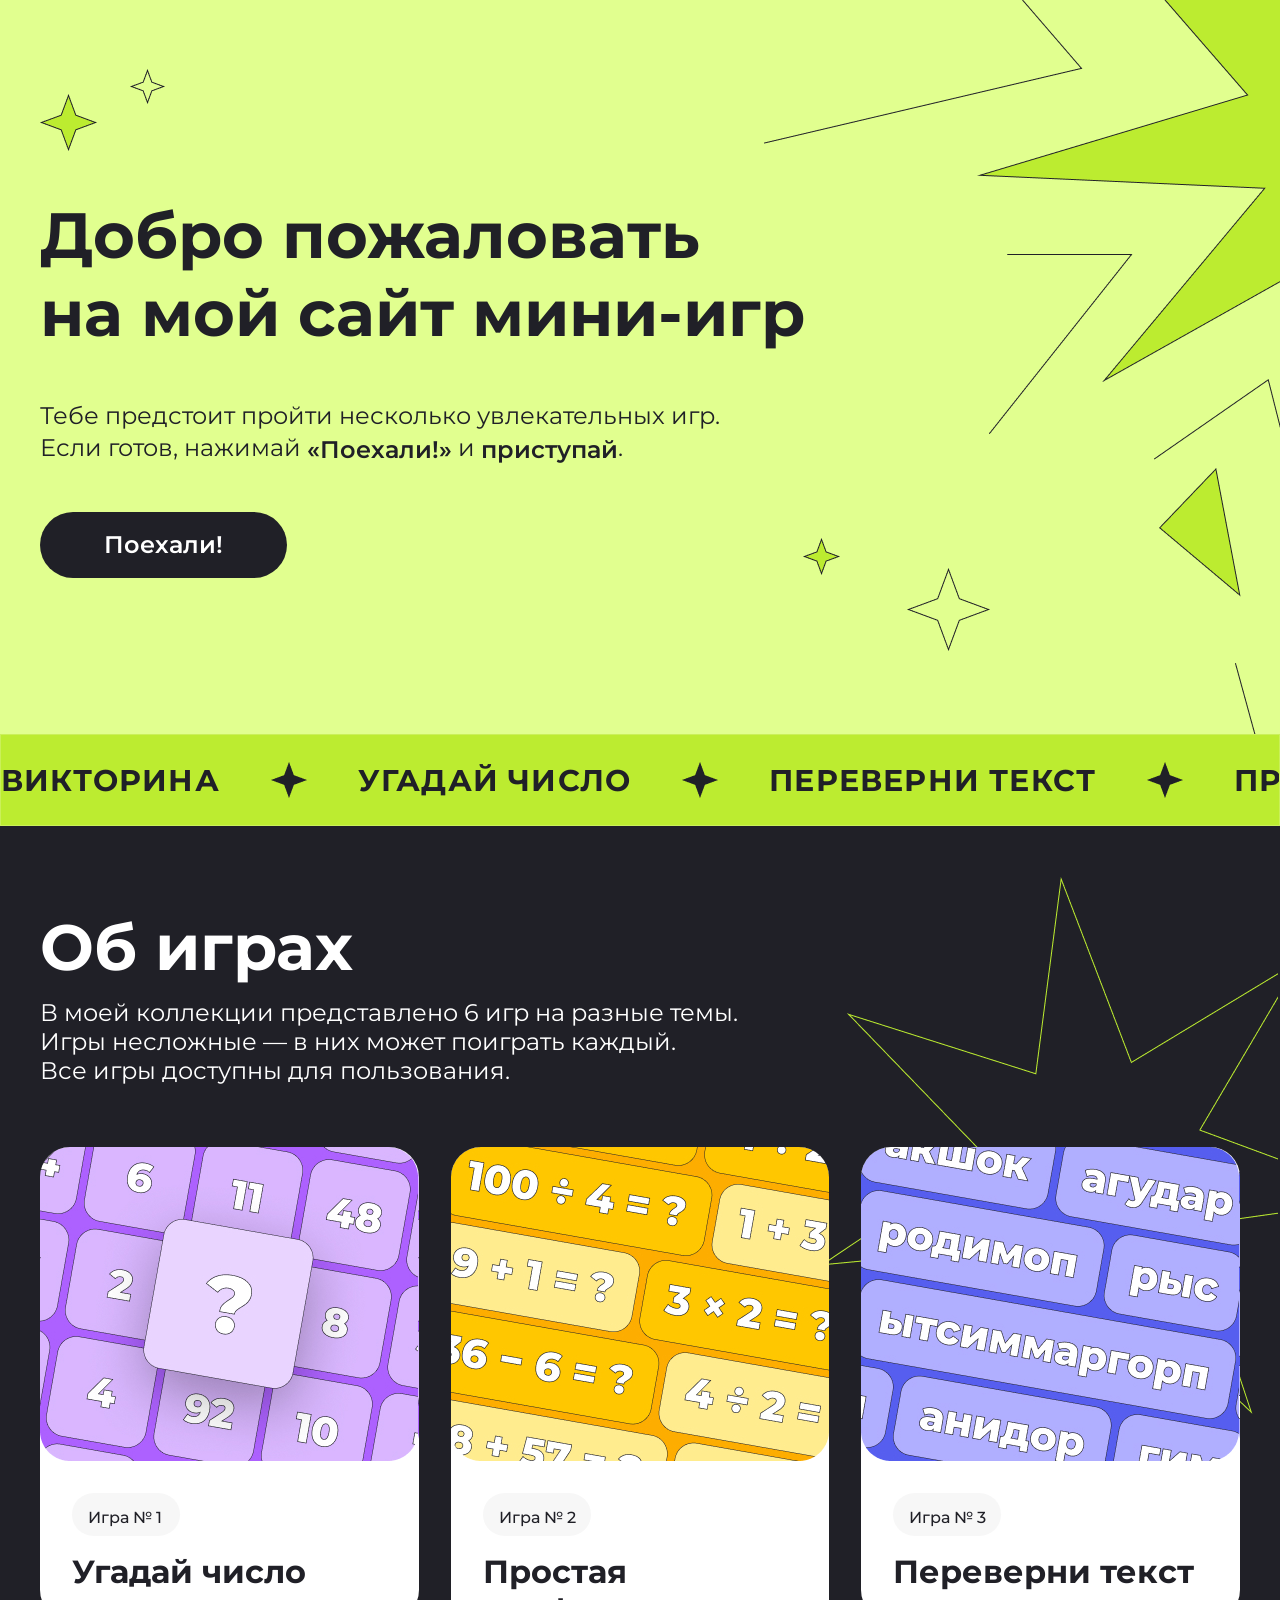
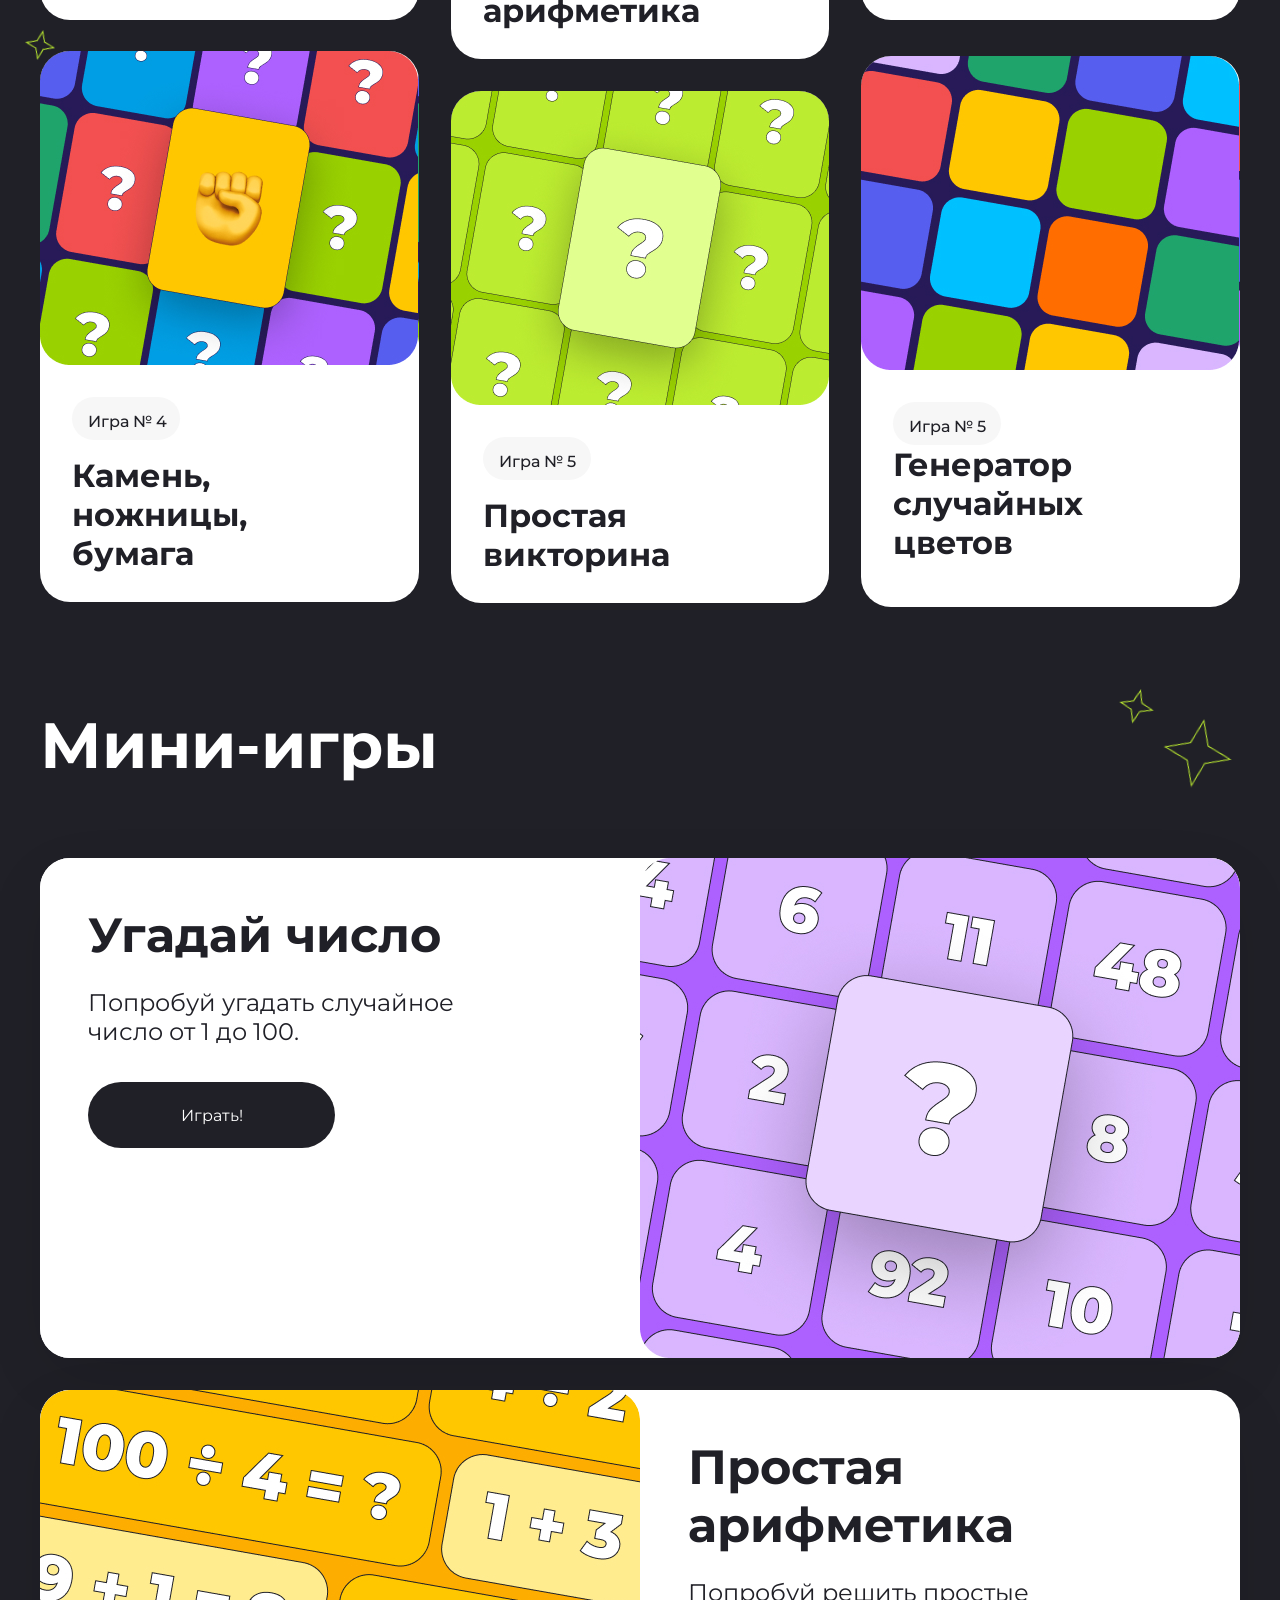
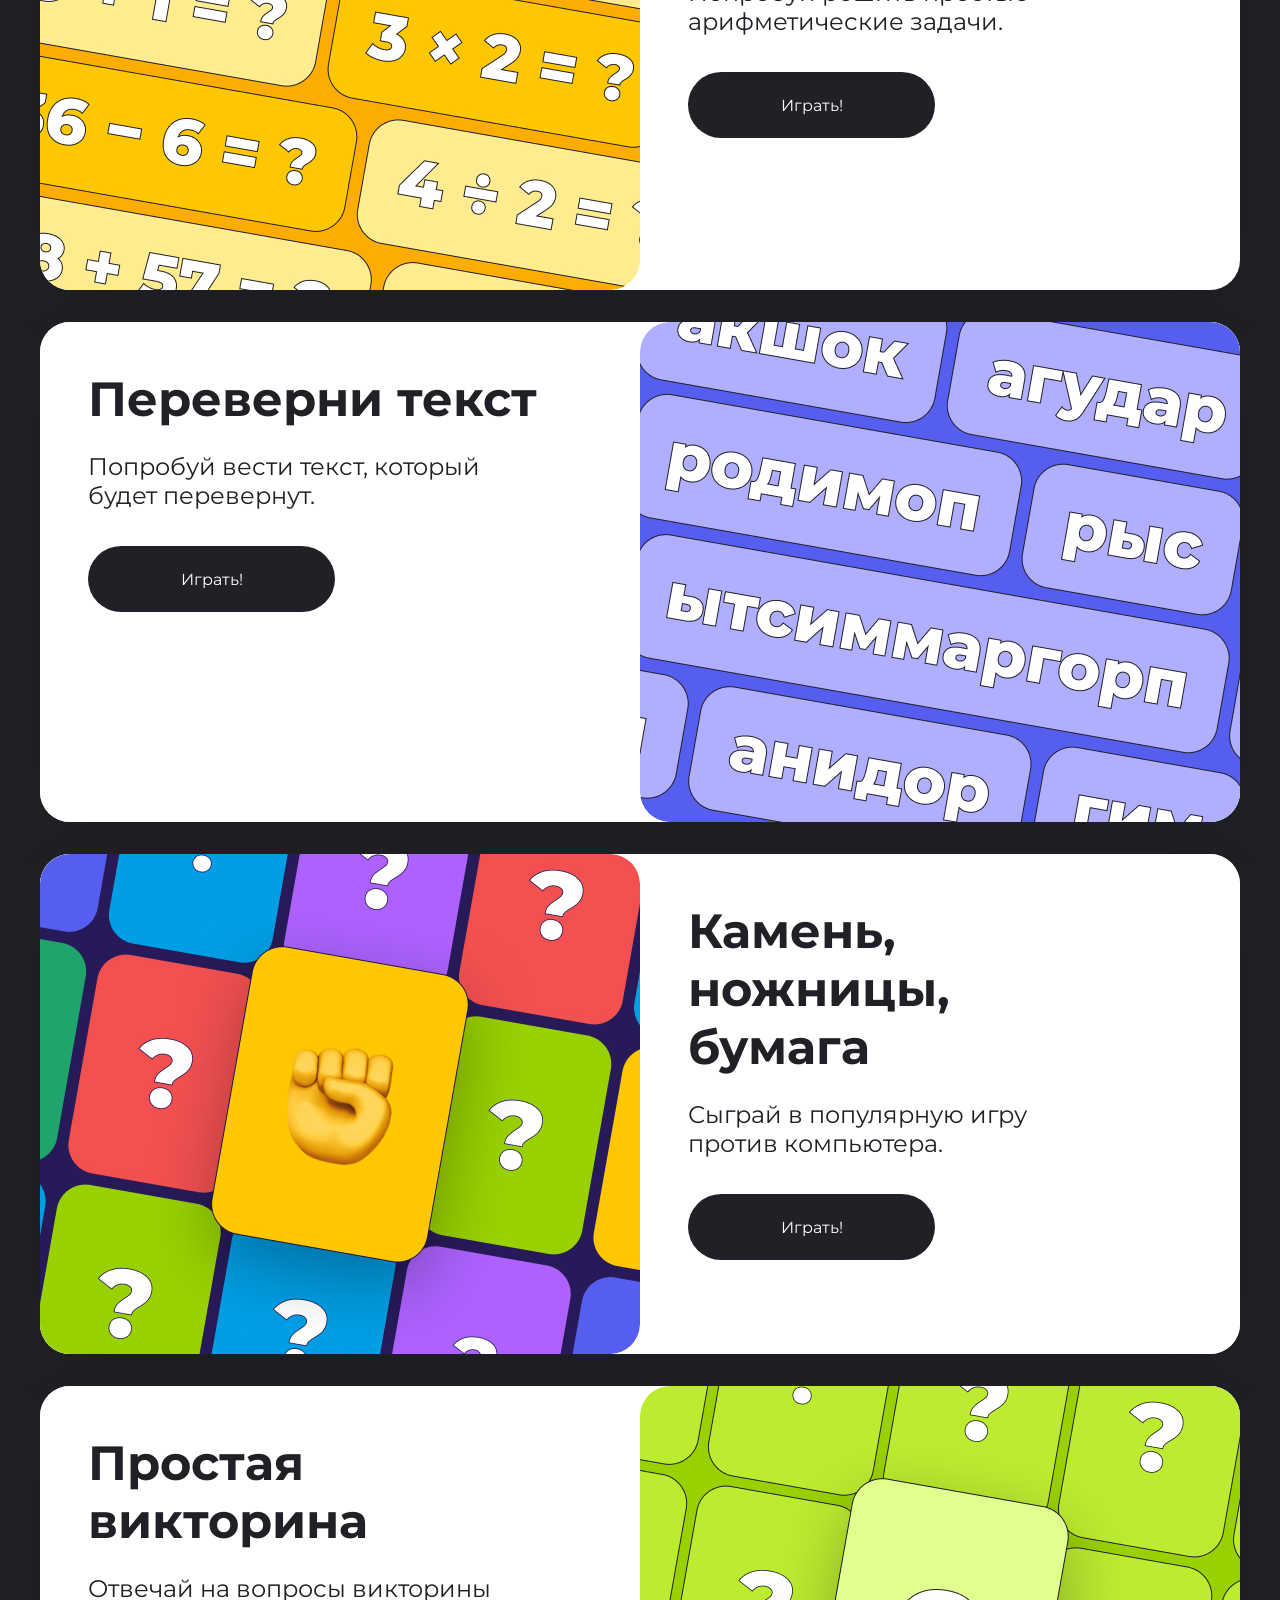
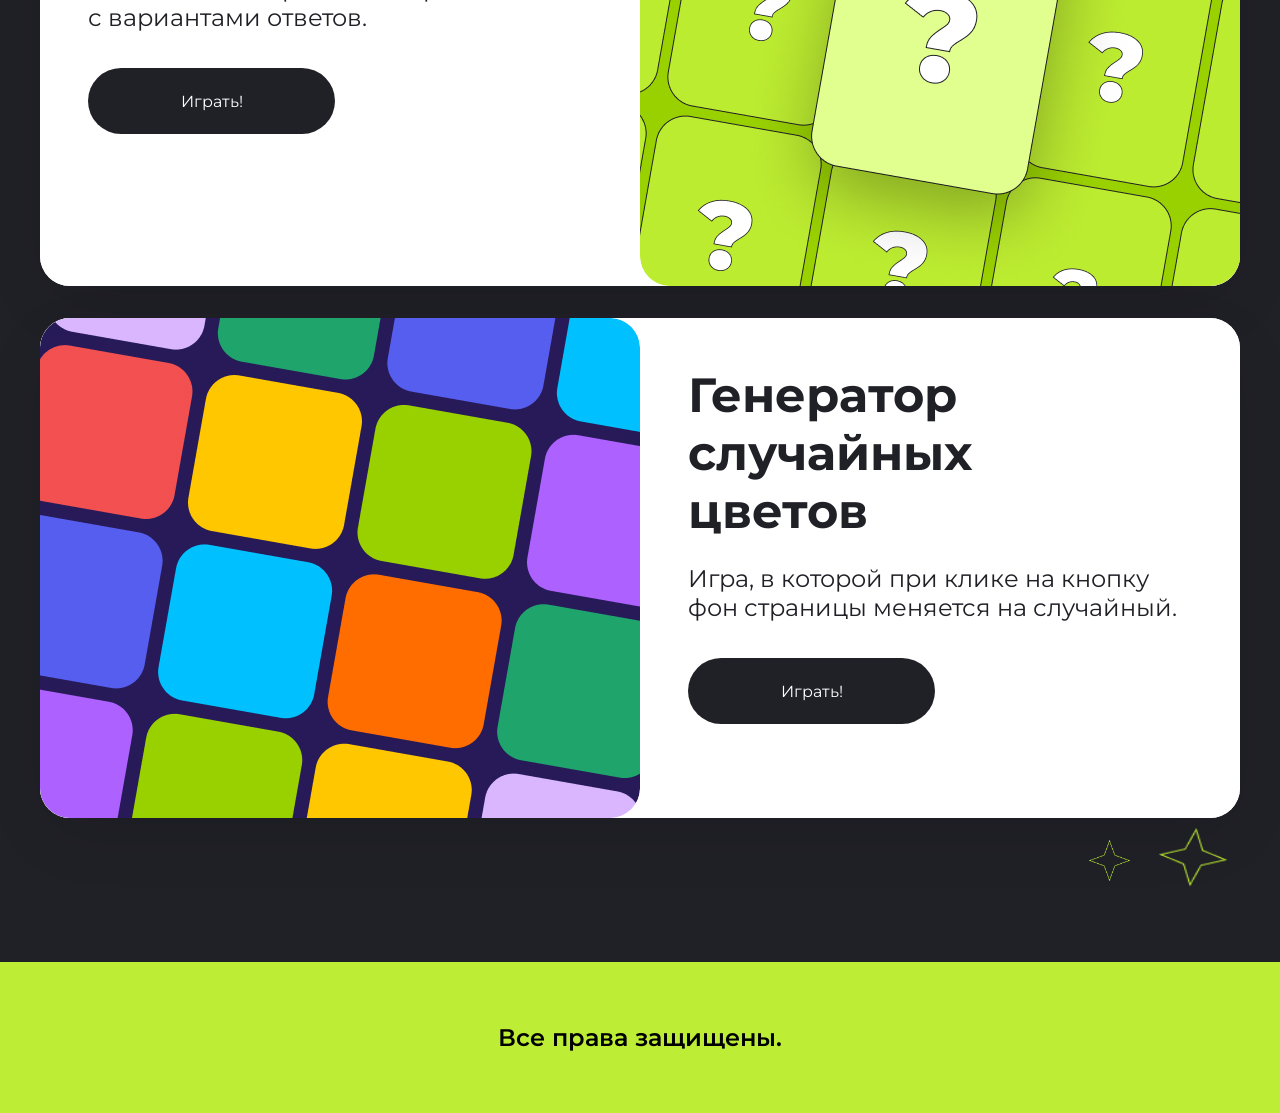
==== index.html @ d0c978de "Added file index.html" ====
<!DOCTYPE html>
<html lang="ru">

<head>
    <meta charset="UTF-8">
    <meta http-equiv="X-UA-Compatible" content="IE=edge">
    <meta name="viewport" content="width=device-width, initial-scale=1.0">
    <title>Мини-игры</title>
    <link rel="preconnect" href="https://fonts.googleapis.com">
    <link rel="preconnect" href="https://fonts.gstatic.com" crossorigin>
    <link href="https://fonts.googleapis.com/css2?family=Montserrat:ital,wght@0,100..900;1,100..900&display=swap"
        rel="stylesheet">
    <link rel="stylesheet" href="./style.css">
</head>

<body>
        <section class="cart ">
        <div class="container">
            <img class="cart__vector" src="./img/Vector.png" alt="Вектор">
            <img class="cart__Start-4" src="./img/Star_4.png" alt="Звезда">
            <img class="cart__vector-4780" src="./img/Vector_4780.png" alt="Вектор">
            <img class="cart__Start-5" src="./img/Star_5.png" alt="Звезда">
            <img class="cart__vector-4781" src="./img/Vector_4781.png" alt="Вектор">
            <img class="cart__Start-3" src="./img/Star_3.png" alt="Звезда">
            <img class="cart__vector-4782" src="./img/Vector_4782.png" alt="Вектор">
            <img class="cart__Start-2" src="./img/Star_2.png" alt="Звезда">
            <img class="cart__vector-4788" src="./img/Vector_4788.png" alt="Вектор">
            <img class="cart__vector-4791" src="./img/Vector_4791.png" alt="Вектор">
        </div>
        <div class="cart-text">
            <h1> Добро пожаловать<br>на мой сайт мини-игр</h1>
            <p>Тебе предстоит пройти несколько увлекательных игр.
                Если готов, нажимай <span>«Поехали!»</span> и <span>приступай</span>.
            </p>
            <a href="javascript:void(0);" id="startButton" class="cart-text__button">Поехали!</a>
        </div>
    </section>
    

    <section class="lenta">
        <div class="scrolling-container">
            <div class="lenta-content">
                <!-- Список игр -->
                <div class="lenta-content__item lenta-content__item-1">Викторина</div>
                <img class="lenta-content__item lenta-content__Start" src="./img/Star.png" alt="Звезда">

                <div class="lenta-content__item lenta-content__item-2">Угадай число</div>
                <img class="lenta-content__item lenta-content__Start-1" src="./img/Star.png" alt="Звезда">

                <div class="lenta-content__item lenta-content__item-3">Переверни текст</div>
                <img class="lenta-content__item lenta-content__Start-2" src="./img/Star.png" alt="Звезда">

                <div class="lenta-content__item lenta-content__item-4">Простая арифметика</div>
                <img class="lenta-content__item lenta-content__Start-3" src="./img/Star.png" alt="Звезда">

                <div class="lenta-content__item lenta-content__item-5">Камень, ножницы, бумага</div>
                <img class="lenta-content__item lenta-content__Start-4" src="./img/Star.png" alt="Звезда">

                <div class="lenta-content__item lenta-content__item-6">Генератор случайных цветов</div>
                <img class="lenta-content__item lenta-content__Start-5" src="./img/Star.png" alt="Звезда">
            </div>
        </div>
    </section>

    <section class="bloc">
        <img class="bloc__Start-6" src="./img/Star_6.png" alt="Звезда">
        <img class="bloc__Start-11" src="./img/Star_11.png" alt="Звезда">
        <img class="bloc__Start-12" src="./img/Star_12.png" alt="Звезда">
    </section>

    <div class="bloc-catalog">
        <a id="games" class="bloc-name">Об играх</a>
        <p class="bloc-soft">В моей коллекции представлено 6 игр на разные темы.
            <br>Игры несложные — в них может поиграть каждый.
            <br>Все игры доступны для пользования.</p>
 <section class="card-bloc">
            <div class="card">
                <a href="#number" class="card__link-full"></a>
                <div class="card__img card__igra1">
                </div>
                <div class="card__text">
                    <a href="#" class="card__name">Игра № 1</a>
                    <div class="card__soft">Угадай число</div>
                </div>
            </div>
            <div class="card card--one">
                <a href="#arithmetic" class="card__link-full"></a>
                <div class="card__img1 card__igra2">
                </div>
                <div class="card__text--one">
                    <a href="#" class="card__name1">Игра № 2</a>
                    <div class="card__soft1">Простая <br>арифметика</div>
                </div>
            </div>
            <div class="card card--two">
                <a href="#flip-text" class="card__link-full"></a>
                <div class="card__img2 card__igra3">
                </div>
                <div class="card__text--two">
                    <a href="#" class="card__name2">Игра № 3</a>
                    <div class="card__soft2">Переверни текст</div>
                </div>
            </div>
            <div class="card card--three">
                <a href="#rock-paper-scissors" class="card__link-full"></a>
                <div class="card__img3 card__igra4">
                </div>
                <div class="card__text--three">
                    <a href="#" class="card__name3">Игра № 4</a>
                    <div class="card__soft3"> Камень,<br> ножницы,<br>бумага</div>
                </div>
            </div>
            <div class="card card--four">
                <a href="#quiz" class="card__link-full"></a>
                <div class="card__img4 card__igra5">
                    </div>
                <div class="card__text--four">
                    <a href="#" class="card__name4">Игра № 5</a>
                    <div class="card__soft4">Простая<br>викторина</div>
                </div>
            </div>
            <div class="card card--five">
                <a href="#color-generator" class="card__link-full"></a>
                 <div class="card__img5 card__igra6">
                 </div>
                    <div class="card__text--five">
                    <a href="#" class="card__name5">Игра № 5</a>
                    <div class="card__soft5">Генератор<br>случайных<br>цветов</div>
                </div>
            </div>
           </section>

        <section class="mini-bloc">
            <div class="mini">
            <img class="mini__Start-7" src="./img/Star_7.png" alt="Звезда">
            <a class="mini-name1" id="minigames-section">Мини-игры</a>
            <img class="mini__Start-8" src="./img/Star_8.png" alt="Звезда">
            <div class="mini__card">
                <div class="mini__text">
                    <div id="number" class="mini__soft">Угадай число</div>
                    <p class="mini__info">Попробуй угадать случайное<br>число от 1 до 100.</p>
                    <a onclick="alert" href="#" class="mini__button">Играть!</a>
                </div> 
                <div class="mini__img mini__igra1">
                    <a href="#" class="mini__igra1"></a>
                </div>
            </div>
            <div class="mini__card--one">
                <div class="mini__text--one">
                    <div id="arithmetic" class="mini__soft1">Простая<br>арифметика</div>
                    <p class="mini__info1">Попробуй решить простые<br>арифметические задачи.</p>
                    <a href="#" class="mini__button1">Играть!</a>
                </div>
                <div class="mini__img mini__img--one">
                    <a href="#" class="mini__igra2"></a>
                </div>
            </div>
            <div class="mini__card--two">
                <div class="mini__text--two">
                    <div id="flip-text" class="mini__soft2">Переверни текст</div>
                    <p class="mini__info2">Попробуй вести текст, который<br>будет перевернут.</p>
                    <a href="#" class="mini__button2">Играть!</a>
                </div>
                <div class="mini__img mini__img--two">
                    <a href="#" class="mini__igra3"></a>
                </div>
            </div>
            <div class="mini__card--three">
                <div class="mini__text--three">
                    <div id="rock-paper-scissors" class="mini__soft3">Камень,<br>ножницы,<br>бумага</div>
                    <p class="mini__info3">Сыграй в популярную игру<br>против компьютера.</p>
                    <a href="#" class="mini__button3">Играть!</a>
                </div>
                <div class="mini__img mini__img--three">
                    <a href="#" class="mini__igra4"></a>
                </div>
            </div>
            <div class="mini__card--four">
                <div class="mini__text--four">
                    <div id="quiz" class="mini__soft4">Простая<br>викторина</div>
                    <p class="mini__info4">Отвечай на вопросы викторины<br>с вариантами ответов.</p>
                    <a href="#" class="mini__button4">Играть!</a>
                </div>
                <div class="mini__img mini__img--four">
                    <a href="#" class="mini__igra5"></a>
                </div>
            </div>
            <div class="mini__card--five">
                <div class="mini__text--five">
                    <div id="color-generator" class="mini__soft5">Генератор<br>случайных<br>цветов</div>
                    <p class="mini__info5">Игра, в которой при клике на кнопку фон страницы меняется на случайный.
                    </p>
                    <a href="#" class="mini__button5">Играть!</a>
                </div>
                <div class="mini__img mini__img--five">
                    <a href="#" class="mini__igra6"></a>
                </div>
            </div>
        </div>
            <img class="mini-bloc__star mini-bloc__star--12" src="./img/Star_12.png" alt="Звезда">
            <img class="mini-bloc__star mini-bloc__star--9" src="./img/Star_9.png" alt="Звезда">
        </section>
    </div>
    <script>
        document.addEventListener('DOMContentLoaded', function() {
            const button = document.getElementById('startButton');
            
            if (!button) return;
       
            // Функция для плавного скролла к любому элементу
            const scrollToElement = (elementSelector) => {
                const targetBlock = document.querySelector(elementSelector);
                if (targetBlock) {
                    targetBlock.scrollIntoView({
                        behavior: 'smooth',
                        block: 'start'
                    });
                    
                    // Обновляем адресную строку без перезагрузки страницы (опционально)
                    history.pushState(null, null, elementSelector);
                }
            };
       
            button.addEventListener('click', function(event) {
                event.preventDefault();
                
                // Точка перелома (breakpoint): 
                // Обычно мобильные устройства имеют ширину до 768px или 992px.
                const isMobile = window.innerWidth <= 768;
       
                if (isMobile) {
                    // Если мобильная версия -> скроллим к Мини-играм
                    scrollToElement('#minigames-section');
                } else {
                    // Если компьютерная версия -> скроллим к Об играх
                    scrollToElement('#games');
                }
            });
        });
       </script>
    <footer class="footer">
        <div class="footer__info">
            <p class="footer__text">Все права защищены.</p>
        </div>
    </footer>
</body>

</html>
---- style.css ----
@charset "UTF-8";
* {
  padding: 0;
  margin: 0;
  box-sizing: border-box;
}

body {
  /*background-position: center top;*/
  font-family: "Montserrat", Arial;
  /* Добавил запасной шрифт */
}

.cart-text__button:hover,
.mini__button:hover,
.mini__button1:hover,
.mini__button2:hover,
.mini__button3:hover,
.mini__button4:hover,
.mini__button5:hover {
  background-color: #fff;
  color: #050505;
  border: 1px solid rgb(0, 0, 0);
}

.cart {
  background: rgb(225, 255, 143);
  padding-left: calc(50% - 600px);
  padding-right: calc(50% - 600px);
}

.container {
  position: relative;
  width: 100%;
  background: #E1FF8F;
}

.cart__vector {
  right: -150px;
  border-width: 1px;
  position: absolute;
  width: 413px;
  height: 528px;
  transform: rotate(0deg);
  opacity: 1;
  top: -5.63%;
  bottom: 92.27%;
}

.cart__Start-4 {
  box-sizing: border-box;
  position: absolute;
  right: 250px;
  top: 568px;
}

.cart__vector-4780 {
  position: absolute;
  top: -10px;
  right: 157px;
}

.cart__Start-5 {
  box-sizing: border-box;
  position: absolute;
  right: 400px;
  top: 538px;
}

.cart__vector-4781 {
  position: absolute;
  right: 107px;
  top: 254px;
}

.cart__Start-3 {
  box-sizing: border-box;
  position: absolute;
  left: 90px;
  top: 69px;
}

.cart__vector-4782 {
  position: absolute;
  right: -130px;
  top: 379px;
}

.cart__Start-2 {
  box-sizing: border-box;
  position: absolute;
  left: 0;
  top: 94px;
}

.cart__vector-4788 {
  position: absolute;
  /*width: 80px;*/
  right: -1px;
  top: 468px;
}

.cart__vector-4791 {
  position: absolute;
  right: -30px;
  top: 663px;
}

.cart-text {
  width: 100%;
  display: flex;
  flex-direction: column;
  align-items: flex-start;
  padding: 0px;
  gap: 48px;
  position: relative;
  z-index: 1;
  padding-top: 196px;
  padding-bottom: 156px;
  padding-left: calc(50% - 600px);
  padding-right: calc(50% - 600px);
}

.cart-text h1 {
  /* Добро пожаловать на мой сайт мини-игр */
  width: 769px;
  height: 156px;
  font-family: "Montserrat";
  font-style: normal;
  font-weight: 700;
  font-size: 64px;
  line-height: 78px;
  color: #202027;
  flex: none;
  order: 0;
  flex-grow: 0;
}

.cart-text p {
  /* Тебе предстоит пройти несколько увлекательных игр. Если готов, нажимай «Поехали!» и приступай. */
  width: 720px;
  height: 64px;
  font-weight: 400;
  font-size: 24px;
  line-height: 32px;
  color: #202027;
  flex: none;
  flex-grow: 0;
}

.cart-text__button {
  text-decoration: none;
  font-family: Montserrat, Arial;
  color: #fff;
  width: 247px;
  height: 66px;
  gap: 10px;
  /* Убрано, так как кнопка не является флекс-контейнером по умолчанию */
  font-weight: 600;
  font-size: 24px;
  line-height: 142%;
  text-align: center;
  padding-top: 16px;
  padding-right: 28px;
  padding-bottom: 16px;
  padding-left: 28px;
  border-radius: 60px;
  background: rgb(32, 32, 39);
  transition: background-color 0.2s ease, transform 0.2s ease;
}

span {
  font-weight: 600;
  font-size: 24px;
  line-height: 32px;
  letter-spacing: 0px;
  vertical-align: middle;
}

.lenta {
  border: 1px solid rgba(255, 255, 255, 0.2);
  top: 710px;
  left: -30px;
  border-width: 1px;
  padding-top: 27px;
  padding-bottom: 27px;
  opacity: 1;
  background: rgb(188, 236, 48);
  backdrop-filter: blur(50px);
}

.lenta-content {
  display: flex;
  gap: 51px;
  font-weight: 700;
  font-size: 30px;
  text-transform: uppercase;
  flex-wrap: nowrap;
  /* Запрещаем перенос на новую строку */
  align-items: center;
  letter-spacing: 0.04em;
  flex: none;
  order: 0;
  flex-grow: 0;
}

.scrolling-container {
  overflow: hidden;
  /* Скрываем все, что выходит за пределы контейнера */
  width: 100%;
  /* Занимает всю доступную ширину родителя */
}

.lenta-content {
  /* ...другие стили... */
  animation: scrollLeft 25s linear infinite;
  /* 25s - скорость прокрутки. Чем больше число, тем медленнее. */
}

.lenta-content__item-1 {
  /* Викторина */
  height: 33px;
  font-style: normal;
  font-weight: 700;
  font-size: 30px;
  line-height: 110%;
  display: flex;
  align-items: center;
  letter-spacing: 0.04em;
  text-transform: uppercase;
  color: #202027;
  flex: none;
  order: 0;
  flex-grow: 0;
}

.lenta-content__Start {
  width: 36px;
  height: 36px;
  flex: none;
  order: 1;
  flex-grow: 0;
}

.lenta-content__item-2 {
  height: 33px;
  font-style: normal;
  font-weight: 700;
  font-size: 30px;
  line-height: 110%;
  display: flex;
  align-items: center;
  letter-spacing: 0.04em;
  text-transform: uppercase;
  color: #202027;
  flex: none;
  order: 2;
  flex-grow: 0;
}

.lenta-content__Start-1 {
  width: 36px;
  height: 36px;
  flex: none;
  order: 3;
  flex-grow: 0;
}

.lenta-content__item-3 {
  /* Переверни текст */
  height: 33px;
  font-style: normal;
  font-weight: 700;
  font-size: 30px;
  line-height: 110%;
  display: flex;
  align-items: center;
  letter-spacing: 0.04em;
  text-transform: uppercase;
  color: #202027;
  /* Inside auto layout */
  flex: none;
  order: 4;
  flex-grow: 0;
}

.lenta-content__Start-2 {
  width: 36px;
  height: 36px;
  flex: none;
  order: 5;
  flex-grow: 0;
}

.lenta-content__item-4 {
  height: 32px;
  /* Простая арифметика */
  font-style: normal;
  font-weight: 700;
  font-size: 30px;
  line-height: 110%;
  display: flex;
  align-items: center;
  letter-spacing: 0.04em;
  text-transform: uppercase;
  color: #202027;
  flex: none;
  order: 6;
  flex-grow: 0;
}

.lenta-content__Start-3 {
  width: 36px;
  height: 36px;
  flex: none;
  order: 7;
  flex-grow: 0;
}

.lenta-content__item-5 {
  /* Камень, ножницы, бумага */
  height: 33px;
  font-family: "Montserrat";
  font-style: normal;
  font-weight: 700;
  font-size: 30px;
  line-height: 110%;
  display: flex;
  align-items: center;
  letter-spacing: 0.04em;
  text-transform: uppercase;
  color: #202027;
  flex: none;
  order: 8;
  flex-grow: 0;
}

.lenta-content__Start-4 {
  width: 36px;
  height: 36px;
  flex: none;
  order: 9;
  flex-grow: 0;
}

.lenta-content__item-6 {
  font-style: normal;
  font-weight: 700;
  font-size: 30px;
  line-height: 110%;
  align-items: center;
  letter-spacing: 0.04em;
  text-transform: uppercase;
  color: #202027;
  flex: none;
  order: 10;
  flex-grow: 0;
  width: 588px;
  height: 33px;
}

.lenta-content__Start-5 {
  width: 36px;
  height: 36px;
  flex: none;
  order: 11;
  flex-grow: 0;
}

.bloc {
  width: 100%;
  /* Ключевое изменение */
  background: #202027;
}

.bloc__Start-6 {
  right: 0;
  box-sizing: border-box;
  position: absolute;
  right: 2px;
  top: 877px;
  transform: rotate(0deg);
}

.bloc__Start-11 {
  box-sizing: border-box;
  position: absolute;
  width: 31.34px;
  height: 31.34px;
  left: 25px;
  top: 1630px;
  transform: rotate(5.45deg);
}

.bloc__Start-12 {
  box-sizing: border-box;
  position: absolute;
  width: 54.6px;
  height: 54.6px;
  left: 40px;
  top: 1691px;
  transform: rotate(5.45deg);
}

.bloc-catalog {
  padding: 94px 119px 144px 120px;
  opacity: 1;
  left: 0px;
  top: 800px;
  background: #202027;
  padding-left: calc(50% - 600px);
  padding-right: calc(50% - 600px);
}

.bloc-name {
  padding-bottom: 24px;
  height: 78px;
  font-family: "Montserrat";
  font-style: normal;
  font-weight: 700;
  font-size: 64px;
  display: flex;
  align-items: center;
  color: #FFFFFF;
  flex: none;
  order: 0;
  flex-grow: 0;
}

.bloc-soft {
  padding-bottom: 62px;
  /* В моей коллекции представлено 6 игр на разные темы.?Игры несложные — в них может поиграть каждый. Все игры доступны для пользования. */
  color: white;
  width: 100%;
  font-size: 24px;
}

.card-bloc {
  display: grid;
  grid-template-columns: repeat(3, 1fr);
  /* Три одинаковые колонки */
  gap: 32px;
  /* Расстояние между карточками */
  position: relative;
  justify-content: center;
  padding-left: calc(50% - 600px);
  padding-right: calc(50% - 600px);
}

.card__link-full {
  position: absolute;
  top: 0;
  left: 0;
  width: 100%;
  height: 100%;
  z-index: 1;
  /* Поднимает ссылку над текстом */
}

.card {
  position: relative;
  display: flex;
  flex-direction: column;
  align-items: flex-start;
  transition: transform 0.3s ease;
  /* Плавное масштабирование */
}

.card:hover {
  transform: scale(1.05);
  /* Увеличение на 5% */
}

.card--one,
.card--two {
  z-index: 1000;
}

.card--three {
  display: flex;
  flex-direction: column;
  align-items: flex-start;
  transform: translateY(-40px);
  /* width: 378px;*/
}

.card--four {
  display: flex;
  flex-direction: column;
  align-items: flex-start;
  /*width: 378px;*/
}

.bloc-card_5 {
  transform: translateY(-40px);
}

.card__img {
  width: 100%;
  height: 314px;
  background-image: url("./img/igra_1.jpg");
  border-top-left-radius: 30px;
  border-top-right-radius: 30px;
  flex: none;
  order: 0;
  align-self: stretch;
  flex-grow: 0;
}

.card__img1 {
  width: 100%;
  height: 314px;
  background-image: url("./img/igra_2.jpg");
  border-top-left-radius: 30px;
  border-top-right-radius: 30px;
  flex: none;
  order: 0;
  align-self: stretch;
  flex-grow: 0;
}

.card__img2 {
  width: 100%;
  height: 314px;
  background-image: url("./img/igra_3.jpg");
  border-top-left-radius: 30px;
  border-top-right-radius: 30px;
  flex: none;
  order: 0;
  align-self: stretch;
  flex-grow: 0;
}

.card__img3 {
  width: 100%;
  height: 314px;
  background-image: url("./img/igra_4.jpg");
  border-top-left-radius: 30px;
  border-top-right-radius: 30px;
  flex: none;
  order: 0;
  align-self: stretch;
  flex-grow: 0;
}

.card__img4 {
  width: 100%;
  height: 314px;
  background-image: url("./img/igra_5.jpg");
  border-top-left-radius: 30px;
  border-top-right-radius: 30px;
  flex: none;
  order: 0;
  align-self: stretch;
  flex-grow: 0;
}

.card__img5 {
  transform: translateY(-35px);
  width: 100%;
  height: 314px;
  background-image: url("./img/igra_6.jpg");
  border-top-left-radius: 30px;
  border-top-right-radius: 30px;
  flex: none;
  order: 0;
  align-self: stretch;
  flex-grow: 0;
}

.card__igra .card__igra1 {
  text-decoration: none;
}

.card__text,
.card__text--two {
  background: white;
  display: flex;
  flex-direction: column;
  align-items: flex-start;
  padding: 32px 32px 36px;
  gap: 16px;
  width: 100%;
  height: 159px;
  border-bottom-left-radius: 30px;
  border-bottom-right-radius: 30px;
}

.card__text--one,
.card__text--four {
  background: white;
  display: flex;
  flex-direction: column;
  align-items: flex-start;
  padding: 32px 32px 36px;
  gap: 16px;
  width: 100%;
  height: 198px;
  border-bottom-left-radius: 30px;
  border-bottom-right-radius: 30px;
}

.card__text--three {
  background: white;
  display: flex;
  flex-direction: column;
  align-items: flex-start;
  padding: 32px 32px 36px;
  gap: 16px;
  width: 100%;
  height: 237px;
  border-bottom-left-radius: 30px;
  border-bottom-right-radius: 30px;
}

.card__text--five {
  transform: translateY(-35px);
  background: white;
  display: flex;
  flex-direction: column;
  align-items: flex-start;
  padding: 32px 32px 36px;
  width: 100%;
  height: 237px;
  border-bottom-left-radius: 30px;
  border-bottom-right-radius: 30px;
}

.card__name,
.card__name1,
.card__name2,
.card__name3,
.card__name4,
.card__name5 {
  text-decoration: none;
  font-style: normal;
  font-weight: 500;
  font-size: 16px;
  line-height: 110%;
  display: flex;
  align-items: flex-end;
  color: #202027;
  flex: none;
  order: 0;
  flex-grow: 0;
  padding: 16px 8px 9px 16px;
  width: 108px;
  background: #F7F7F7;
  border-radius: 52.5825px;
  flex: none;
  order: 0;
  flex-grow: 0;
}

.card__soft {
  text-decoration: none;
  width: 314px;
  height: 39px;
  font-weight: 700;
  font-size: 32px;
  line-height: 39px;
  display: flex;
  align-items: center;
  color: #202027;
  flex: none;
  order: 1;
  align-self: stretch;
  flex-grow: 0;
}

.card__soft1 {
  text-decoration: none;
  width: 314px;
  height: 39px;
  font-style: normal;
  font-weight: 700;
  font-size: 32px;
  line-height: 39px;
  display: flex;
  color: #202027;
  flex: none;
  order: 1;
  align-self: stretch;
  flex-grow: 0;
}

.card__soft2 {
  width: 314px;
  height: 39px;
  font-style: normal;
  font-weight: 700;
  font-size: 32px;
  line-height: 39px;
  /* identical to box height */
  display: flex;
  align-items: center;
  color: #202027;
  flex: none;
  order: 1;
  align-self: stretch;
  flex-grow: 0;
}

.card__soft3 {
  width: 314px;
  height: 117px;
  font-style: normal;
  font-weight: 700;
  font-size: 32px;
  line-height: 39px;
  display: flex;
  align-items: center;
  color: #202027;
  flex: none;
  order: 1;
  align-self: stretch;
  flex-grow: 0;
}

.card__soft4 {
  width: 314px;
  height: 78px;
  font-weight: 700;
  font-size: 32px;
  line-height: 39px;
  display: flex;
  align-items: center;
  color: #202027;
  flex: none;
  order: 1;
  align-self: stretch;
  flex-grow: 0;
}

.card__soft5 {
  width: 314px;
  height: 117px;
  font-style: normal;
  font-weight: 700;
  font-size: 32px;
  line-height: 39px;
  display: flex;
  align-items: center;
  color: #202027;
  flex: none;
  order: 1;
  align-self: stretch;
  flex-grow: 0;
}

.mini {
  background: #202027;
  display: flex;
  flex-direction: column;
  align-items: flex-start;
  gap: 32px;
  padding-left: calc(50% - 600px);
  padding-right: calc(50% - 600px);
}

.mini__Start-7 {
  position: absolute;
  padding-top: 47px;
  width: 35.15px;
  right: 123px;
  transform: rotate(7.08deg);
}

.mini__Start-8 {
  position: absolute;
  padding-top: 77px;
  width: 68.86px;
  right: 44px;
  transform: rotate(5.45deg);
}

.mini-name1 {
  padding-top: 64px;
  padding-bottom: 42px;
  /* Мини-игры */
  font-weight: 700;
  font-size: 64px;
  display: flex;
  align-items: center;
  color: #FFFFFF;
}

.mini__card {
  display: flex;
  flex-direction: row;
  padding: 0px;
  width: 100%;
  background: #FFFFFF;
  box-shadow: 0px 20px 67px -12px rgba(0, 0, 0, 0.13);
  border-radius: 30px;
  flex-wrap: wrap;
  align-content: center;
  justify-content: space-between;
  border-bottom-left-radius: 30px;
  border-bottom-right-radius: 30px;
}

.mini__card--one {
  display: flex;
  flex-direction: row-reverse;
  padding: 0px;
  width: 100%;
  background: #FFFFFF;
  box-shadow: 0px 20px 67px -12px rgba(0, 0, 0, 0.13);
  border-radius: 30px;
  align-content: center;
  justify-content: space-between;
}

.mini__card--two {
  display: flex;
  flex-direction: row;
  padding: 0px;
  width: 100%;
  background: #FFFFFF;
  box-shadow: 0px 20px 67px -12px rgba(0, 0, 0, 0.13);
  border-radius: 30px;
  align-content: center;
  justify-content: space-between;
}

.mini__card--three {
  display: flex;
  flex-direction: row-reverse;
  padding: 0px;
  width: 100%;
  background: #FFFFFF;
  box-shadow: 0px 20px 67px -12px rgba(0, 0, 0, 0.13);
  border-radius: 30px;
  align-content: center;
  justify-content: space-between;
}

.mini__card--four {
  display: flex;
  flex-direction: row;
  padding: 0px;
  width: 100%;
  background: #FFFFFF;
  box-shadow: 0px 20px 67px -12px rgba(0, 0, 0, 0.13);
  border-radius: 30px;
  align-content: center;
  justify-content: space-between;
}

.mini__card--five {
  display: flex;
  flex-direction: row-reverse;
  padding: 0px;
  width: 100%;
  background: #FFFFFF;
  box-shadow: 0px 20px 67px -12px rgba(0, 0, 0, 0.13);
  border-radius: 30px;
  align-content: center;
  justify-content: space-between;
}

.mini__img {
  /* Обложка карточки */
  width: 50%;
  height: 500px;
  /* Inside auto layout */
  flex: none;
  order: 1;
  flex-grow: 0;
  background-image: url("./img/mini__img.jpg");
  border-top-right-radius: 30px;
  border-bottom-right-radius: 30px;
}

.mini__img--one {
  /* Обложка карточки */
  width: 50%;
  height: 500px;
  flex: none;
  flex-grow: 0;
  background-image: url("./img/mini__img--one.jpg");
  border-radius: 30px;
}

.mini__img--two {
  /* Обложка карточки */
  width: 50%;
  height: 500px;
  flex: none;
  flex-grow: 0;
  background-image: url("./img/mini__img--two.jpg");
  border-radius: 30px;
}

.mini__img--three {
  /* Обложка карточки */
  width: 50%;
  height: 500px;
  flex: none;
  flex-grow: 0;
  background-image: url("./img/mini__img--three.jpg");
  border-radius: 30px;
}

.mini__img--four {
  /* Обложка карточки */
  width: 50%;
  height: 500px;
  flex: none;
  flex-grow: 0;
  background-image: url("./img/mini__img--four.jpg");
  border-radius: 30px;
}

.mini__img--five {
  /* Обложка карточки */
  width: 50%;
  height: 500px;
  flex: none;
  flex-grow: 0;
  background-image: url("./img/mini__img--five.jpg");
  border-radius: 30px;
}

.mini__text {
  background: white;
  display: flex;
  flex-direction: column;
  align-items: flex-start;
  padding: 48px 48px 203px 48px;
  width: 50%;
  border-radius: 30px;
}

.mini__text--one {
  display: flex;
  flex-direction: column;
  width: 50%;
  border-radius: 30px;
  padding: 48px 48px 144px 48px;
  border-top-left-radius: 30px;
  border-bottom-left-radius: 30px;
}

.mini__text--two {
  background: white;
  display: flex;
  flex-direction: column;
  align-items: flex-start;
  padding: 48px 48px 203px 48px;
  border-radius: 30px;
  width: 50%;
}

.mini__text--three {
  background: white;
  display: flex;
  flex-direction: column;
  border-radius: 30px;
  padding: 48px 48px 85px 48px;
  width: 50%;
}

.mini__text--four {
  background: white;
  display: flex;
  flex-direction: column;
  border-radius: 30px;
  padding: 48px 48px 144px 48px;
  width: 50%;
}

.mini__text--five {
  background: white;
  display: flex;
  flex-direction: column;
  border-radius: 30px;
  padding: 48px 48px 85px 48px;
  width: 50%;
}

.mini__soft,
.mini__soft1,
.mini__soft3,
.mini__soft5 {
  padding-bottom: 24px;
  width: 504px;
  font-weight: 700;
  font-size: 48px;
  color: #202027;
}

.mini__soft2,
.mini__soft4 {
  width: 505px;
  padding-bottom: 24px;
  font-weight: 700;
  font-size: 48px;
  color: #202027;
}

.mini__info,
.mini__info1,
.mini__info2,
.mini__info3,
.mini__info4,
.mini__info5 {
  width: 100%;
  font-size: 24px;
  color: #202027;
  padding-bottom: 36px;
}

.mini__button,
.mini__button1,
.mini__button2,
.mini__button3,
.mini__button4,
.mini__button5 {
  color: white;
  text-decoration: none;
  display: flex;
  flex-direction: row;
  justify-content: center;
  align-items: center;
  padding: 16px 28px;
  gap: 10px;
  width: 247px;
  height: 66px;
  background: #202027;
  border-radius: 60px;
}

.mini-bloc__star--12 {
  position: absolute;
  padding-top: 10px;
  width: 69px;
  height: 69px;
  right: 52px;
}

.mini-bloc__star--9 {
  position: absolute;
  width: 41px;
  height: 41px;
  right: 150px;
  top: 5640Px;
}

.footer {
  padding-left: calc(50% - 600px);
  padding-right: calc(50% - 600px);
  background: #BDED35;
  width: 100%;
}

.footer__text {
  padding: 61px 60px;
  left: calc(50% - 142.5px + 0.5px);
  font-style: normal;
  font-weight: 600;
  font-size: 24px;
  line-height: 29px;
  display: flex;
  justify-content: center;
  text-align: center;
  color: #000000;
}

/* Ключевые кадры анимации */
@keyframes scrollLeft {
  from {
    transform: translateX(100%);
    /* Стартовая позиция - сдвинут вправо на свою ширину */
  }
  to {
    transform: translateX(-100%);
    /* Конечная позиция - сдвинут влево на свою ширину */
  }
}
/* Стили для экранов с шириной до 767 пикселей */
@media (max-width: 767px) {
  .cart-text__button:hover {
    transform: translateY(-2px);
  }
  .cart-text__button:active,
  .cart-text__button:focus,
  .mini__button:active,
  .mini__button:focus,
  .mini__button1:active,
  .mini__button1:focus,
  .mini__button2:active,
  .mini__button2:focus,
  .mini__button3:active,
  .mini__button3:focus,
  .mini__button4:active,
  .mini__button4:focus,
  .mini__button5:active,
  .mini__button5:focus {
    outline: none;
    /* Убираем синюю рамку вокруг кнопки */
    transform: translateY(0);
  }
  .cart {
    padding-left: calc(50% - 171.5px);
    padding-right: calc(50% - 171.5px);
  }
  .container {
    max-width: 100%;
    /* Занимает всю доступную ширину */
  }
  .cart__vector {
    position: absolute;
    top: -25px;
    right: -10px;
    width: 223px;
    height: 238px;
  }
  .cart__vector-4780,
  .cart__vector-4781,
  .cart__vector-4782,
  .cart__vector-4788,
  .cart__vector-4791 {
    display: none;
  }
  .cart__Start-4 {
    width: 39px;
    right: 0px;
    top: 580px;
  }
  .cart__Start-5 {
    width: 18px;
    right: 50px;
    top: 567px;
  }
  /* Текст корзины */
  .cart-text {
    padding-left: calc(50% - 171.5px);
    padding-right: calc(50% - 171.5px);
    padding-top: 147px;
    padding-bottom: 131px;
  }
  /* Заголовок H1 внутри текста корзины */
  .cart-text h1 {
    width: 262px;
    height: 196px;
    font-size: 40px;
    line-height: 1.4em;
    margin: 0 auto;
    text-align: center;
  }
  /* Параграф внутри текста корзины */
  .cart-text p {
    width: 296px;
    height: 60px;
    font-size: 16px;
    line-height: 1.6em;
    text-align: center;
    margin: 0 auto;
  }
  /* Кнопка: растянута на всю ширину родителя */
  .cart-text__button {
    font-size: 16px;
    margin-top: 36px;
    width: 285px;
    height: 55px;
    padding: 16px 103px 16px 103px;
    display: flex;
    justify-content: center;
    align-items: center;
    margin: 0 auto;
    /* Центрирует кнопку относительно родителя */
  }
  span {
    font-size: 16px;
  }
  .bloc-catalog {
    padding: 16px 0px 16px 9px;
    padding-left: calc(50% - 171.5px);
    padding-right: calc(50% - 171.5px);
    overflow: hidden;
  }
  .bloc-name {
    display: none;
  }
  .bloc-soft {
    display: none;
  }
  .card-bloc {
    display: none;
  }
  .card {
    flex-direction: column;
    /* Вертикальное расположение элементов */
    align-items: stretch;
    /* Чтобы картинка и текст занимали всю ширину */
    height: auto;
    /* Высота карточки подстраивается под контент */
  }
  /* 3. Стили для изображения внутри карточки */
  .card__img,
  .card__img1,
  .card__img2,
  .card__img3,
  .card__img4,
  .card__img5 {
    width: 100%;
    /* Картинка занимает всю ширину карточки */
    height: auto;
    /* Высота подстраивается, чтобы сохранить пропорции */
    border-radius: 30px 30px 0 0;
    /* Скругляем только верхние углы */
    -o-object-fit: cover;
       object-fit: cover;
    /* Изображение будет масштабироваться без искажений */
  }
  /* 4. Стили для текстового блока внутри карточки */
  .card__text,
  .card__text--one,
  .card__text--two,
  .card__text--three,
  .card__text--four,
  .card__text--five {
    width: 100%;
    /* Текстовый блок занимает всю ширину карточки */
    padding: 24px;
    /* Уменьшаем внутренние отступы для мобайла */
    border-radius: 0 0 30px 30px;
    /* Скругляем только нижние углы */
  }
  .lenta {
    top: 649px;
    position: absolute;
    left: 50%;
    transform: translateX(-50%);
    max-width: 100%;
    /* Не вылезать за края экрана */
    padding: 16px 24px;
  }
  .lenta-content {
    gap: 6px;
  }
  .lenta-content__item-1 {
    /* Викторина */
    height: 18px;
    font-size: 16px;
  }
  .lenta-content__Start {
    width: 19px;
    height: 19px;
  }
  .lenta-content__item-2 {
    height: 18px;
    font-size: 16px;
  }
  .lenta-content__Start-1 {
    width: 19px;
    height: 19px;
  }
  .lenta-content__item-3 {
    height: 18px;
    font-size: 16px;
  }
  .lenta-content__Start-2 {
    width: 19px;
    height: 19px;
  }
  .lenta-content__item-4 {
    height: 18px;
    font-size: 16px;
  }
  .lenta-content__Start-3 {
    width: 19px;
    height: 19px;
  }
  .lenta-content__item-5 {
    height: 18px;
    font-size: 16px;
  }
  .lenta-content__Start-4 {
    width: 19px;
    height: 19px;
  }
  .lenta-content__item-6 {
    height: 18px;
    font-size: 16px;
  }
  .lenta-content__Start-5 {
    width: 19px;
    height: 19px;
  }
  .bloc {
    background: #202027;
  }
  .bloc__Start-6 {
    display: none;
  }
  .bloc__Start-11 {
    display: none;
  }
  .bloc__Start-12 {
    display: none;
  }
  .mini {
    gap: 24px;
    padding-left: calc(50% - 171.5px);
    padding-right: calc(50% - 171.5px);
  }
  .mini__Start-7 {
    display: none;
  }
  .mini__Start-8 {
    display: none;
  }
  .mini-bloc__star--12 {
    display: none;
  }
  .mini-bloc__star--9 {
    display: none;
  }
  .mini__card {
    display: flex;
    flex-direction: column-reverse;
    align-items: flex-start;
    height: 528px;
  }
  .mini__card--one {
    display: flex;
    flex-direction: column-reverse;
    align-items: flex-start;
    height: 567px;
  }
  .mini__card--two {
    display: flex;
    flex-direction: column-reverse;
    align-items: flex-start;
    height: 567px;
  }
  .mini__card--three {
    display: flex;
    flex-direction: column-reverse;
    align-items: flex-start;
    height: 606px;
  }
  .mini__card--four {
    display: flex;
    flex-direction: column-reverse;
    align-items: flex-start;
    height: 567px;
  }
  .mini__card--five {
    display: flex;
    flex-direction: column-reverse;
    align-items: flex-start;
    height: 626px;
  }
  .mini-name1 {
    padding-top: 48px;
    padding-bottom: 24px;
    /* Мини-игры */
    font-size: 40px;
  }
  .mini__img,
  .mini__img--one,
  .mini__img--two,
  .mini__img--three,
  .mini__img--four,
  .mini__img--five {
    /* Обложка карточки */
    height: 284px;
    width: 100%;
    border-top-left-radius: 30px;
  }
  .mini__text {
    width: 100%;
    /* Занимает всю ширину карточки, а не 249px */
    min-height: 40px;
    font-size: 16px;
    line-height: 20px;
    display: flex;
    align-items: center;
    padding: 29px 29px 32px 32px;
    /* Боковые отступы как у текстовых блоков ниже */
    box-sizing: border-box;
  }
  .mini__text--one {
    /*padding: 48px;*/
    box-sizing: border-box;
    padding: 29px 29px 29px 32px;
  }
  .mini__text--two {
    display: flex;
    flex-direction: column;
    align-items: flex-start;
    padding: 29px 29px 29px 32px;
  }
  .mini__text--three {
    display: flex;
    flex-direction: column;
    padding: 29px 29px 29px 32px;
  }
  .mini__text--four {
    display: flex;
    flex-direction: column;
    padding: 29px 29px 29px 32px;
  }
  .mini__text--five {
    display: flex;
    flex-direction: column;
    padding: 29px 29px 29px 32px;
  }
  .mini__soft,
  .mini__soft1,
  .mini__soft2,
  .mini__soft3,
  .mini__soft4,
  .mini__soft5 {
    padding-bottom: 16px;
    width: 284px;
    font-size: 32px;
  }
  .mini__info,
  .mini__info1,
  .mini__info2,
  .mini__info3,
  .mini__info4,
  .mini__info5 {
    width: 285px;
    font-size: 16px;
    padding-bottom: 32px;
  }
  .mini__button,
  .mini__button1,
  .mini__button2,
  .mini__button3,
  .mini__button4,
  .mini__button5 {
    width: 285px;
    height: 55px;
  }
  .footer {
    padding-left: calc(50% - 171.5px);
    padding-right: calc(50% - 171.5px);
    font-weight: 190;
    font-size: 16px;
    line-height: 20px;
  }
  .footer__text {
    font-size: 16px;
    padding: 40px 40px;
  }
}/*# sourceMappingURL=style.css.map */
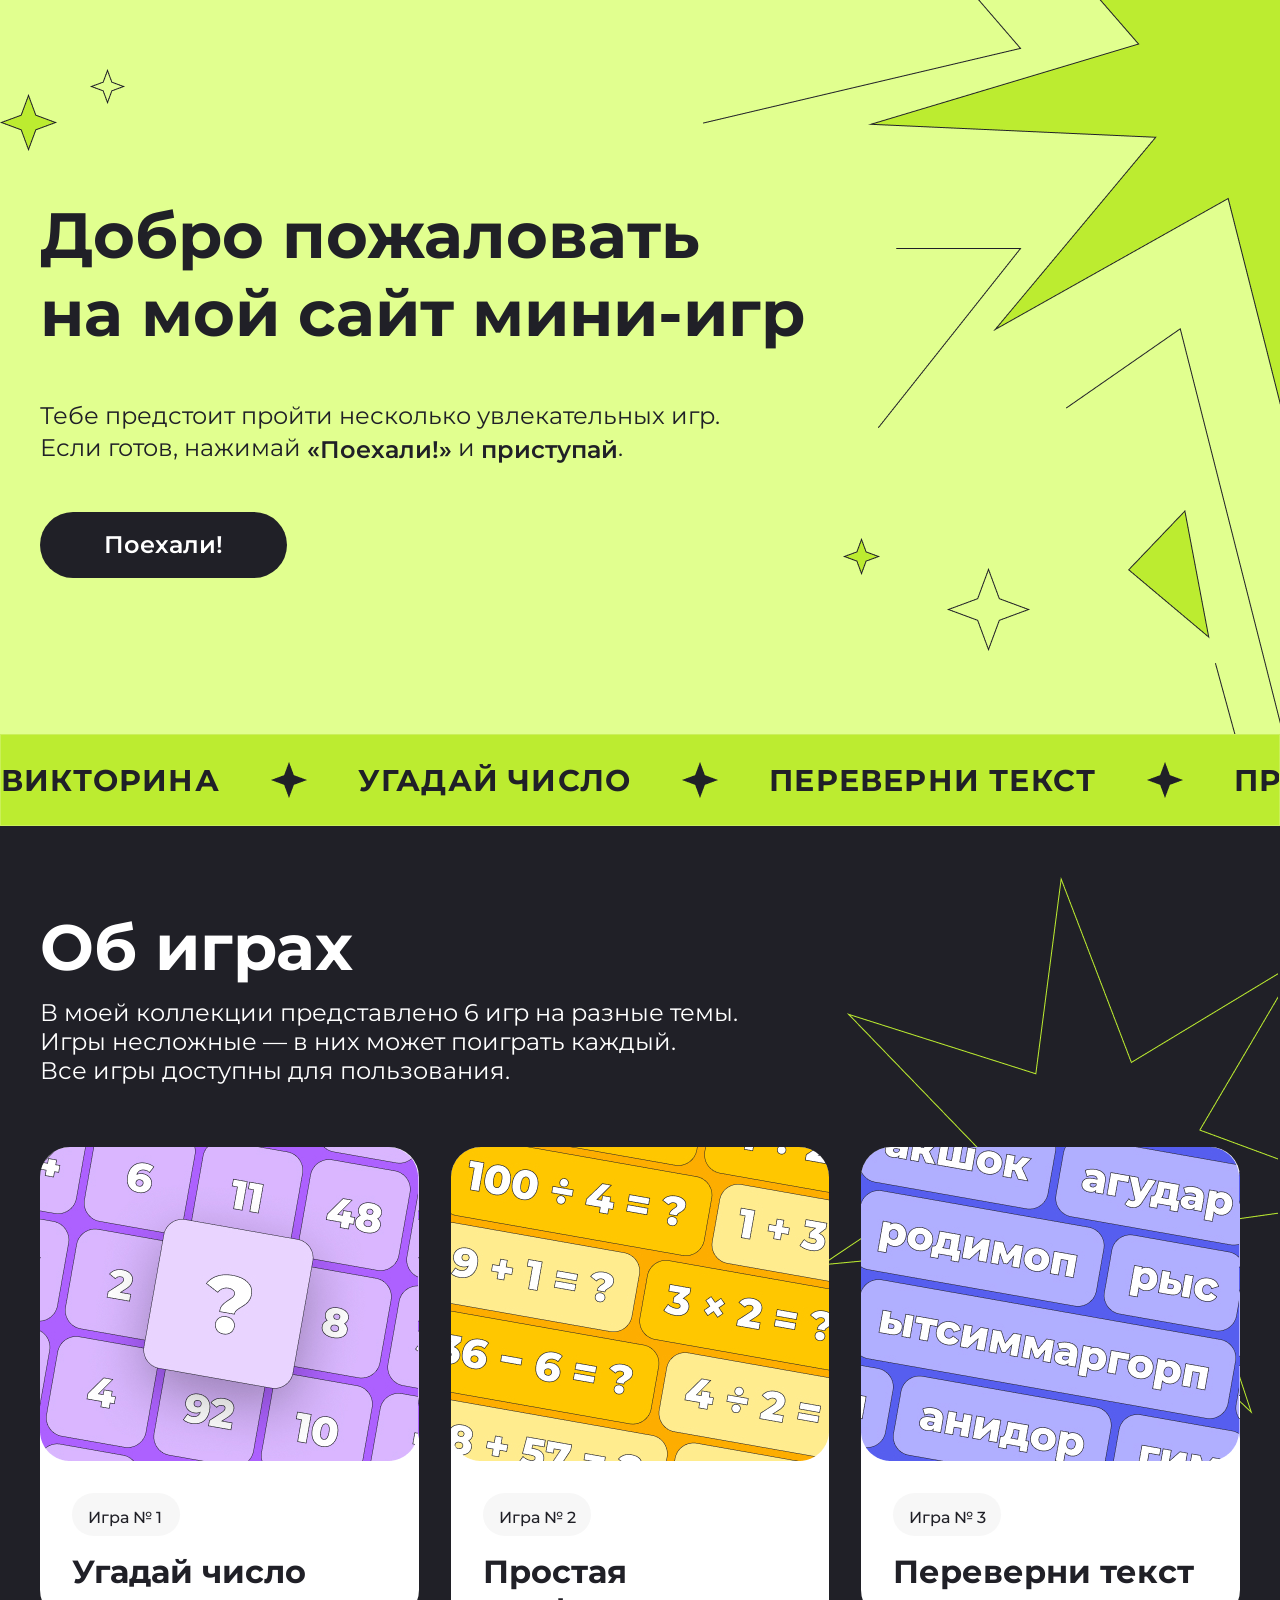
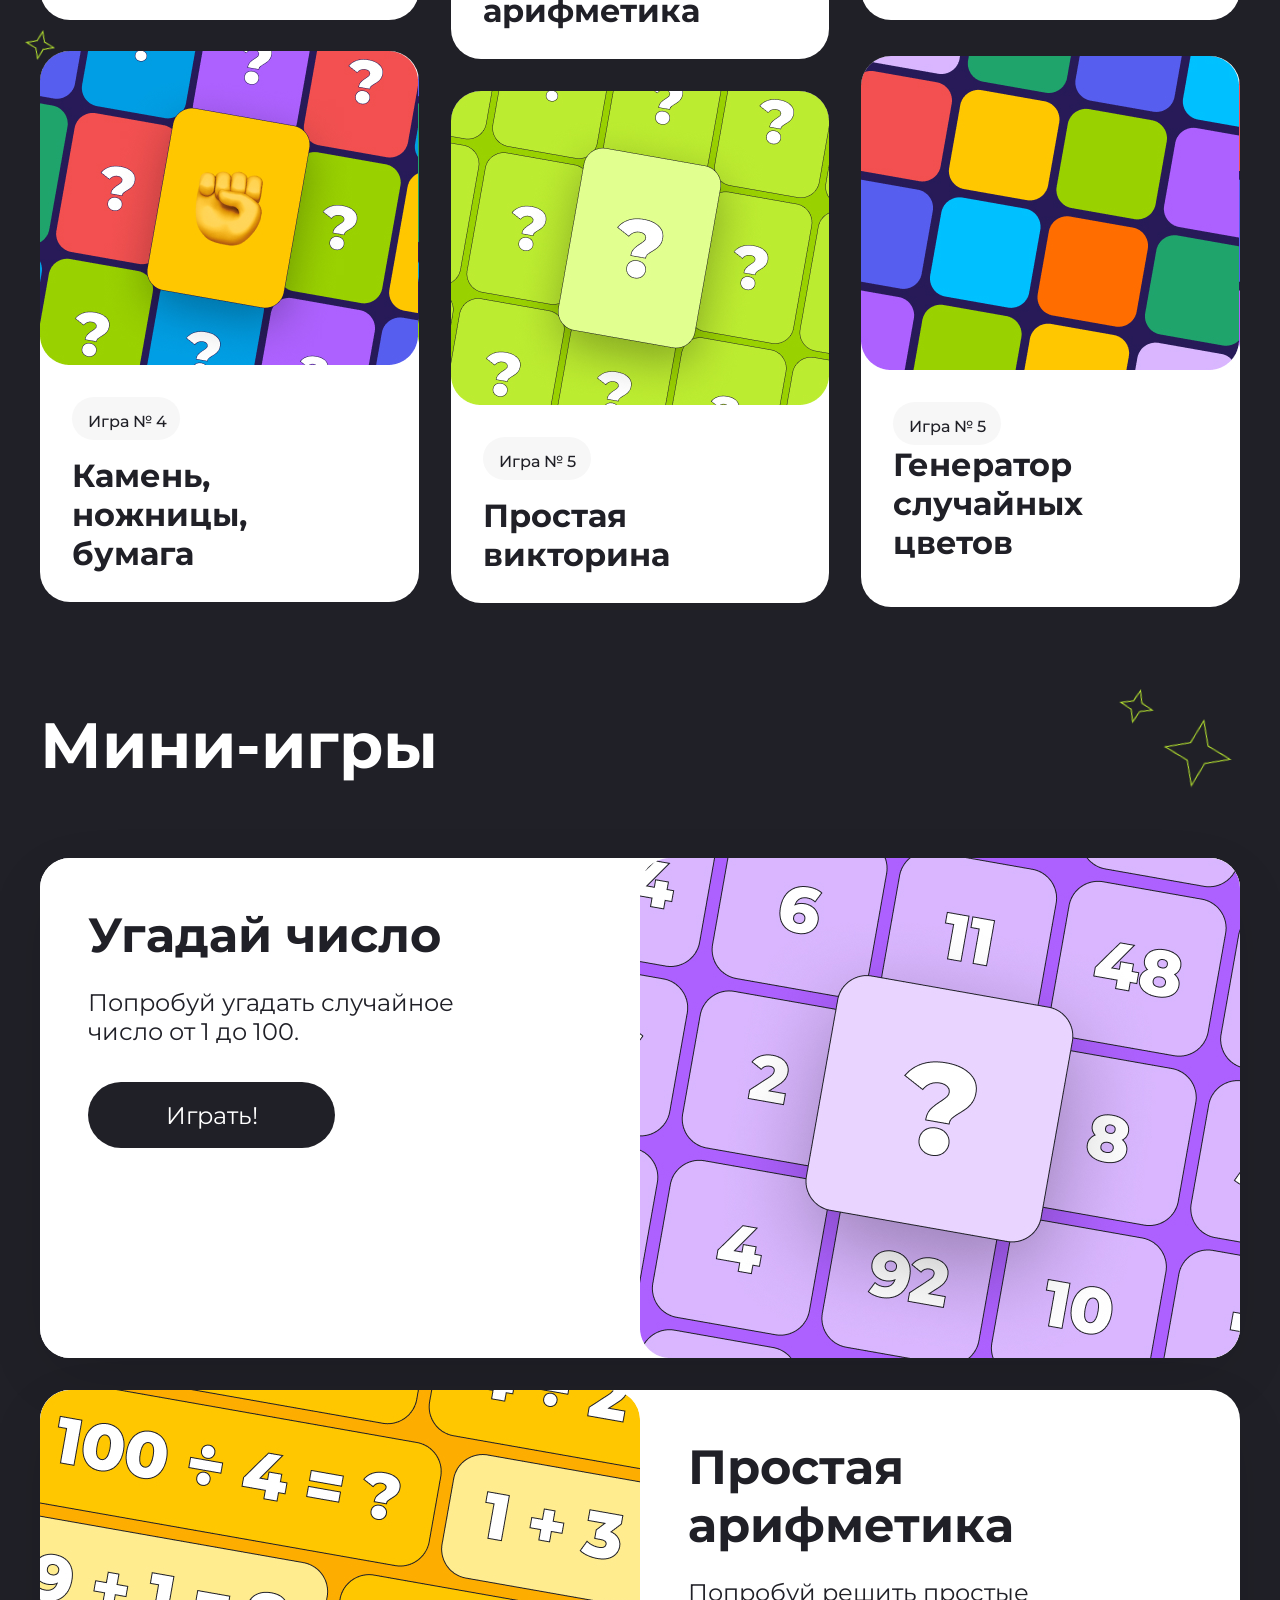
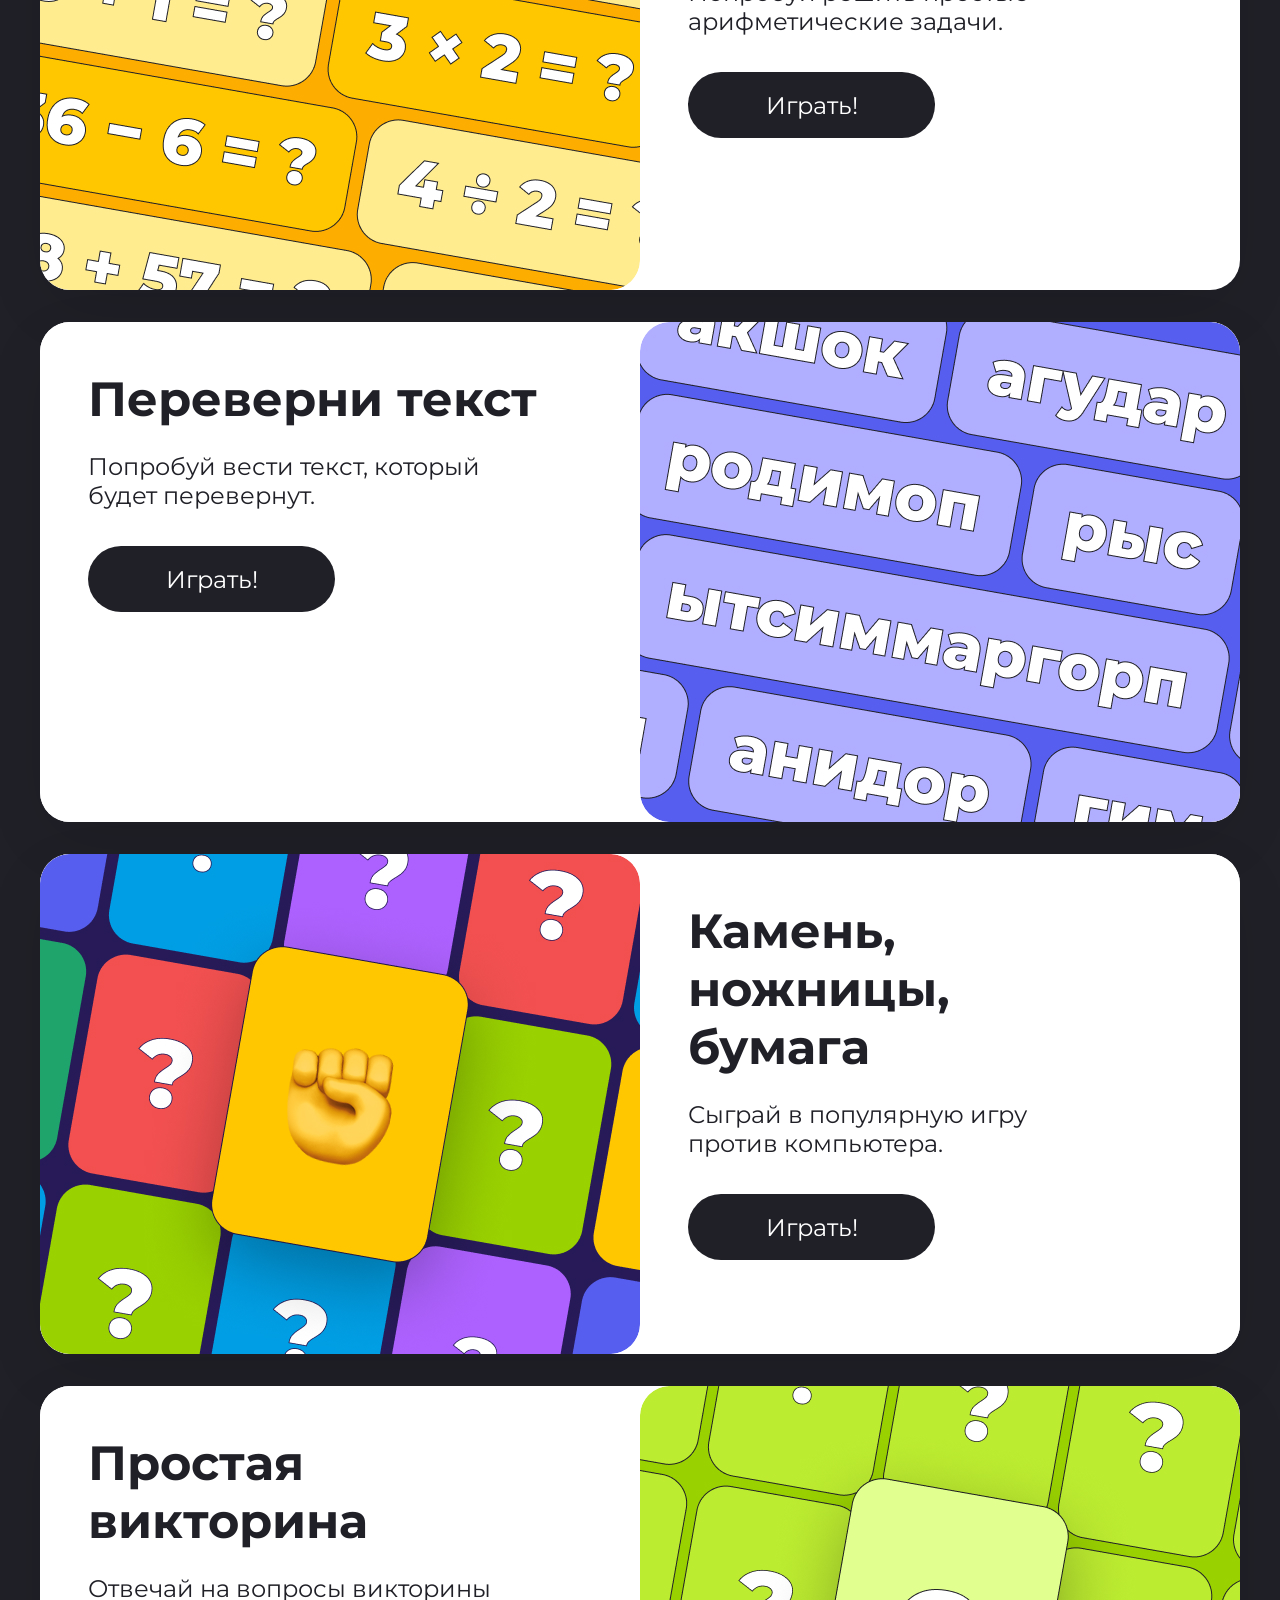
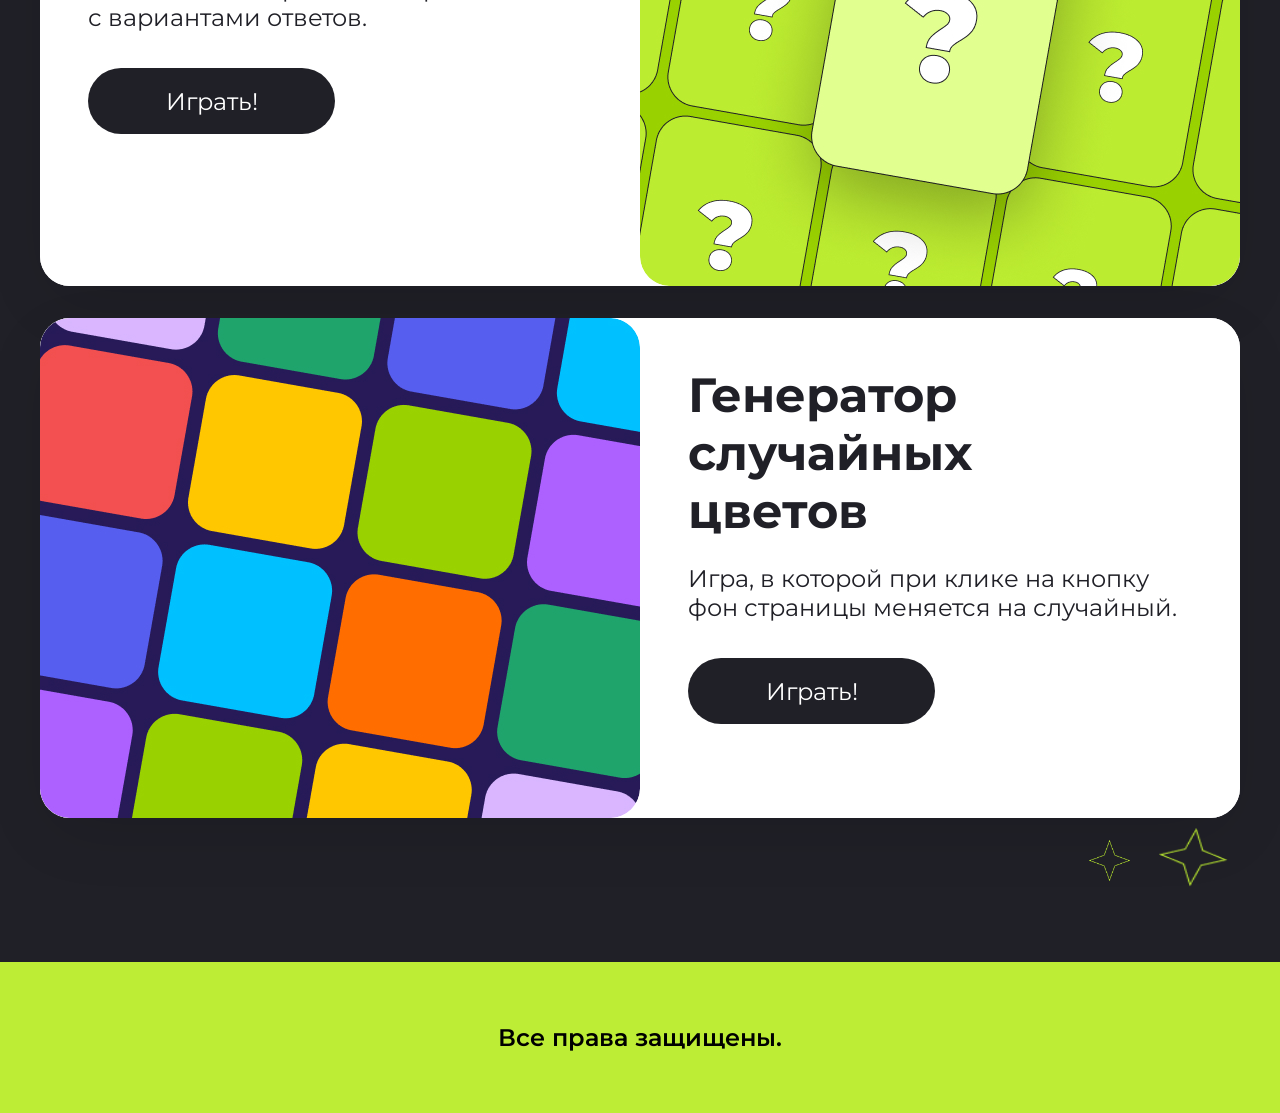
==== commit 8d1ca942: "Changed the file index.html" ====
--- a/index.html
+++ b/index.html
@@ -32,7 +32,7 @@
             <p>Тебе предстоит пройти несколько увлекательных игр.
                 Если готов, нажимай <span>«Поехали!»</span> и <span>приступай</span>.
             </p>
-            <a href="javascript:void(0);" id="startButton" class="cart-text__button">Поехали!</a>
+            <a onclick="alert" href="javascript:void(0);" id="startButton" class="cart-text__button">Поехали!</a>
         </div>
     </section>
     
@@ -73,62 +73,64 @@
         <p class="bloc-soft">В моей коллекции представлено 6 игр на разные темы.
             <br>Игры несложные — в них может поиграть каждый.
             <br>Все игры доступны для пользования.</p>
- <section class="card-bloc">
-            <div class="card">
-                <a href="#number" class="card__link-full"></a>
-                <div class="card__img card__igra1">
-                </div>
-                <div class="card__text">
-                    <a href="#" class="card__name">Игра № 1</a>
-                    <div class="card__soft">Угадай число</div>
-                </div>
-            </div>
-            <div class="card card--one">
-                <a href="#arithmetic" class="card__link-full"></a>
-                <div class="card__img1 card__igra2">
-                </div>
-                <div class="card__text--one">
-                    <a href="#" class="card__name1">Игра № 2</a>
-                    <div class="card__soft1">Простая <br>арифметика</div>
-                </div>
-            </div>
-            <div class="card card--two">
-                <a href="#flip-text" class="card__link-full"></a>
-                <div class="card__img2 card__igra3">
-                </div>
-                <div class="card__text--two">
-                    <a href="#" class="card__name2">Игра № 3</a>
-                    <div class="card__soft2">Переверни текст</div>
-                </div>
-            </div>
-            <div class="card card--three">
-                <a href="#rock-paper-scissors" class="card__link-full"></a>
-                <div class="card__img3 card__igra4">
-                </div>
-                <div class="card__text--three">
-                    <a href="#" class="card__name3">Игра № 4</a>
-                    <div class="card__soft3"> Камень,<br> ножницы,<br>бумага</div>
-                </div>
-            </div>
-            <div class="card card--four">
-                <a href="#quiz" class="card__link-full"></a>
-                <div class="card__img4 card__igra5">
-                    </div>
-                <div class="card__text--four">
-                    <a href="#" class="card__name4">Игра № 5</a>
-                    <div class="card__soft4">Простая<br>викторина</div>
-                </div>
-            </div>
-            <div class="card card--five">
-                <a href="#color-generator" class="card__link-full"></a>
-                 <div class="card__img5 card__igra6">
-                 </div>
-                    <div class="card__text--five">
-                    <a href="#" class="card__name5">Игра № 5</a>
-                    <div class="card__soft5">Генератор<br>случайных<br>цветов</div>
-                </div>
-            </div>
-           </section>
+
+                                   
+    <section class="card-bloc">
+        <div class="card">
+            <a href="#numbers" class="card__link-full"></a>
+            <div class="card__img card__igra1">
+            </div>
+            <div class="card__text">
+                <a href="#" class="card__name">Игра № 1</a>
+                <div class="card__soft">Угадай число</div>
+            </div>
+        </div>
+        <div class="card card--one">
+            <a href="#arithmetic" class="card__link-full"></a>
+            <div class="card__img1 card__igra2">
+            </div>
+            <div class="card__text--one">
+                <a href="#" class="card__name1">Игра № 2</a>
+                <div class="card__soft1">Простая <br>арифметика</div>
+            </div>
+        </div>
+        <div class="card card--two">
+            <a href="#flip-text" class="card__link-full"></a>
+            <div class="card__img2 card__igra3">
+            </div>
+            <div class="card__text--two">
+                <a href="#" class="card__name2">Игра № 3</a>
+                <div class="card__soft2">Переверни текст</div>
+            </div>
+        </div>
+        <div class="card card--three">
+            <a href="#rock-paper-scissors" class="card__link-full"></a>
+            <div class="card__img3 card__igra4">
+            </div>
+            <div class="card__text--three">
+                <a href="#" class="card__name3">Игра № 4</a>
+                <div class="card__soft3"> Камень,<br> ножницы,<br>бумага</div>
+            </div>
+        </div>
+        <div class="card card--four">
+            <a href="#quiz" class="card__link-full"></a>
+            <div class="card__img4 card__igra5">
+                </div>
+            <div class="card__text--four">
+                <a href="#" class="card__name4">Игра № 5</a>
+                <div class="card__soft4">Простая<br>викторина</div>
+            </div>
+        </div>
+        <div class="card card--five">
+            <a href="#color-generator" class="card__link-full"></a>
+             <div class="card__img5 card__igra6">
+             </div>
+                <div class="card__text--five">
+                <a href="#" class="card__name5">Игра № 5</a>
+                <div class="card__soft5">Генератор<br>случайных<br>цветов</div>
+            </div>
+        </div>
+       </section>
 
         <section class="mini-bloc">
             <div class="mini">
@@ -137,9 +139,9 @@
             <img class="mini__Start-8" src="./img/Star_8.png" alt="Звезда">
             <div class="mini__card">
                 <div class="mini__text">
-                    <div id="number" class="mini__soft">Угадай число</div>
+                    <div id="numbers" class="mini__soft">Угадай число</div>
                     <p class="mini__info">Попробуй угадать случайное<br>число от 1 до 100.</p>
-                    <a onclick="alert" href="#" class="mini__button">Играть!</a>
+                    <a onclick href="numbers.html" class="mini__button">Играть!</a>
                 </div> 
                 <div class="mini__img mini__igra1">
                     <a href="#" class="mini__igra1"></a>
@@ -149,7 +151,7 @@
                 <div class="mini__text--one">
                     <div id="arithmetic" class="mini__soft1">Простая<br>арифметика</div>
                     <p class="mini__info1">Попробуй решить простые<br>арифметические задачи.</p>
-                    <a href="#" class="mini__button1">Играть!</a>
+                    <a onclick href="arithmetic.html" class="mini__button1">Играть!</a>
                 </div>
                 <div class="mini__img mini__img--one">
                     <a href="#" class="mini__igra2"></a>
@@ -159,7 +161,7 @@
                 <div class="mini__text--two">
                     <div id="flip-text" class="mini__soft2">Переверни текст</div>
                     <p class="mini__info2">Попробуй вести текст, который<br>будет перевернут.</p>
-                    <a href="#" class="mini__button2">Играть!</a>
+                    <a onclick href="fliptext.html" class="mini__button2">Играть!</a>
                 </div>
                 <div class="mini__img mini__img--two">
                     <a href="#" class="mini__igra3"></a>
@@ -169,7 +171,7 @@
                 <div class="mini__text--three">
                     <div id="rock-paper-scissors" class="mini__soft3">Камень,<br>ножницы,<br>бумага</div>
                     <p class="mini__info3">Сыграй в популярную игру<br>против компьютера.</p>
-                    <a href="#" class="mini__button3">Играть!</a>
+                    <a onclick href="#" class="mini__button3">Играть!</a>
                 </div>
                 <div class="mini__img mini__img--three">
                     <a href="#" class="mini__igra4"></a>
@@ -179,7 +181,7 @@
                 <div class="mini__text--four">
                     <div id="quiz" class="mini__soft4">Простая<br>викторина</div>
                     <p class="mini__info4">Отвечай на вопросы викторины<br>с вариантами ответов.</p>
-                    <a href="#" class="mini__button4">Играть!</a>
+                    <a onclick href="quiz.html" class="mini__button4">Играть!</a>
                 </div>
                 <div class="mini__img mini__img--four">
                     <a href="#" class="mini__igra5"></a>
@@ -190,7 +192,7 @@
                     <div id="color-generator" class="mini__soft5">Генератор<br>случайных<br>цветов</div>
                     <p class="mini__info5">Игра, в которой при клике на кнопку фон страницы меняется на случайный.
                     </p>
-                    <a href="#" class="mini__button5">Играть!</a>
+                    <a onclick="alert" href="#" class="mini__button5">Играть!</a>
                 </div>
                 <div class="mini__img mini__img--five">
                     <a href="#" class="mini__igra6"></a>
@@ -202,41 +204,34 @@
         </section>
     </div>
     <script>
-        document.addEventListener('DOMContentLoaded', function() {
-            const button = document.getElementById('startButton');
-            
-            if (!button) return;
-       
-            // Функция для плавного скролла к любому элементу
-            const scrollToElement = (elementSelector) => {
-                const targetBlock = document.querySelector(elementSelector);
-                if (targetBlock) {
-                    targetBlock.scrollIntoView({
-                        behavior: 'smooth',
-                        block: 'start'
-                    });
-                    
-                    // Обновляем адресную строку без перезагрузки страницы (опционально)
-                    history.pushState(null, null, elementSelector);
-                }
-            };
-       
-            button.addEventListener('click', function(event) {
-                event.preventDefault();
-                
-                // Точка перелома (breakpoint): 
-                // Обычно мобильные устройства имеют ширину до 768px или 992px.
-                const isMobile = window.innerWidth <= 768;
-       
-                if (isMobile) {
-                    // Если мобильная версия -> скроллим к Мини-играм
-                    scrollToElement('#minigames-section');
-                } else {
-                    // Если компьютерная версия -> скроллим к Об играх
-                    scrollToElement('#games');
-                }
-            });
-        });
+document.addEventListener('DOMContentLoaded', function() {
+     const button = document.getElementById('startButton');
+      if (!button) return;
+      
+      // Функция для плавного скролла к любому элементу
+       const scrollToElement = (elementSelector) => { 
+        const targetBlock = document.querySelector(elementSelector);
+         if (targetBlock) { 
+            targetBlock.scrollIntoView({ 
+                behavior: 'smooth',
+                 block: 'start' });
+                  // Обновляем адресную строку без перезагрузки страницы (опционально)
+                   history.pushState(null, null, elementSelector);
+                 } 
+                }; button.addEventListener('click', function(event) {
+                     event.preventDefault();
+                      // Точка перелома (breakpoint): 
+                      // Обычно мобильные устройства имеют ширину до 768px или 992px. 
+                      const isMobile = window.innerWidth <= 768; if (isMobile) { 
+                        // Если мобильная версия -> скроллим к Мини-играм 
+                        scrollToElement('#minigames-section'); 
+                    } else { 
+                        // Если компьютерная версия -> скроллим к Об играх
+                         scrollToElement('#games');
+                          } 
+                          });
+                           });
+                            
        </script>
     <footer class="footer">
         <div class="footer__info">
--- a/style.css
+++ b/style.css
@@ -1,4 +1,5 @@
-@charset "UTF-8";
+
+
 * {
   padding: 0;
   margin: 0;
@@ -30,17 +31,18 @@
 }
 
 .container {
-  position: relative;
+ 
+  /* position: relative; */
   width: 100%;
   background: #E1FF8F;
 }
 
 .cart__vector {
-  right: -150px;
+  right: -1px;
   border-width: 1px;
   position: absolute;
-  width: 413px;
-  height: 528px;
+  /* width: 413px;
+  height: 528px; */
   transform: rotate(0deg);
   opacity: 1;
   top: -5.63%;
@@ -56,8 +58,8 @@
 
 .cart__vector-4780 {
   position: absolute;
-  top: -10px;
-  right: 157px;
+  top: -30px;
+  right: 258px;
 }
 
 .cart__Start-5 {
@@ -69,8 +71,8 @@
 
 .cart__vector-4781 {
   position: absolute;
-  right: 107px;
-  top: 254px;
+  right: 258px;
+  top: 248px;
 }
 
 .cart__Start-3 {
@@ -82,8 +84,8 @@
 
 .cart__vector-4782 {
   position: absolute;
-  right: -130px;
-  top: 379px;
+  right: -2px;
+  top: 328px;
 }
 
 .cart__Start-2 {
@@ -96,13 +98,13 @@
 .cart__vector-4788 {
   position: absolute;
   /*width: 80px;*/
-  right: -1px;
-  top: 468px;
+  right: 70px;
+  top: 510px;
 }
 
 .cart__vector-4791 {
   position: absolute;
-  right: -30px;
+  right: 30px;
   top: 663px;
 }
 
@@ -1024,10 +1026,10 @@
   flex-direction: row;
   justify-content: center;
   align-items: center;
-  padding: 16px 28px;
   gap: 10px;
   width: 247px;
   height: 66px;
+  font-size: 24px;
   background: #202027;
   border-radius: 60px;
 }
@@ -1074,16 +1076,19 @@
     transform: translateX(100%);
     /* Стартовая позиция - сдвинут вправо на свою ширину */
   }
+
   to {
     transform: translateX(-100%);
     /* Конечная позиция - сдвинут влево на свою ширину */
   }
 }
+
 /* Стили для экранов с шириной до 767 пикселей */
 @media (max-width: 767px) {
   .cart-text__button:hover {
     transform: translateY(-2px);
   }
+
   .cart-text__button:active,
   .cart-text__button:focus,
   .mini__button:active,
@@ -1102,14 +1107,17 @@
     /* Убираем синюю рамку вокруг кнопки */
     transform: translateY(0);
   }
+
   .cart {
     padding-left: calc(50% - 171.5px);
     padding-right: calc(50% - 171.5px);
   }
+
   .container {
     max-width: 100%;
     /* Занимает всю доступную ширину */
   }
+
   .cart__vector {
     position: absolute;
     top: -25px;
@@ -1117,6 +1125,7 @@
     width: 223px;
     height: 238px;
   }
+
   .cart__vector-4780,
   .cart__vector-4781,
   .cart__vector-4782,
@@ -1124,16 +1133,19 @@
   .cart__vector-4791 {
     display: none;
   }
+
   .cart__Start-4 {
     width: 39px;
     right: 0px;
     top: 580px;
   }
+
   .cart__Start-5 {
     width: 18px;
     right: 50px;
     top: 567px;
   }
+
   /* Текст корзины */
   .cart-text {
     padding-left: calc(50% - 171.5px);
@@ -1141,6 +1153,7 @@
     padding-top: 147px;
     padding-bottom: 131px;
   }
+
   /* Заголовок H1 внутри текста корзины */
   .cart-text h1 {
     width: 262px;
@@ -1150,6 +1163,7 @@
     margin: 0 auto;
     text-align: center;
   }
+
   /* Параграф внутри текста корзины */
   .cart-text p {
     width: 296px;
@@ -1159,6 +1173,7 @@
     text-align: center;
     margin: 0 auto;
   }
+
   /* Кнопка: растянута на всю ширину родителя */
   .cart-text__button {
     font-size: 16px;
@@ -1172,24 +1187,30 @@
     margin: 0 auto;
     /* Центрирует кнопку относительно родителя */
   }
+
   span {
     font-size: 16px;
   }
+
   .bloc-catalog {
     padding: 16px 0px 16px 9px;
     padding-left: calc(50% - 171.5px);
     padding-right: calc(50% - 171.5px);
     overflow: hidden;
   }
+
   .bloc-name {
     display: none;
   }
+
   .bloc-soft {
     display: none;
   }
+
   .card-bloc {
     display: none;
   }
+
   .card {
     flex-direction: column;
     /* Вертикальное расположение элементов */
@@ -1198,6 +1219,7 @@
     height: auto;
     /* Высота карточки подстраивается под контент */
   }
+
   /* 3. Стили для изображения внутри карточки */
   .card__img,
   .card__img1,
@@ -1212,9 +1234,10 @@
     border-radius: 30px 30px 0 0;
     /* Скругляем только верхние углы */
     -o-object-fit: cover;
-       object-fit: cover;
+    object-fit: cover;
     /* Изображение будет масштабироваться без искажений */
   }
+
   /* 4. Стили для текстового блока внутри карточки */
   .card__text,
   .card__text--one,
@@ -1229,6 +1252,7 @@
     border-radius: 0 0 30px 30px;
     /* Скругляем только нижние углы */
   }
+
   .lenta {
     top: 649px;
     position: absolute;
@@ -1238,129 +1262,159 @@
     /* Не вылезать за края экрана */
     padding: 16px 24px;
   }
+
   .lenta-content {
     gap: 6px;
   }
+
   .lenta-content__item-1 {
     /* Викторина */
     height: 18px;
     font-size: 16px;
   }
+
   .lenta-content__Start {
     width: 19px;
     height: 19px;
   }
+
   .lenta-content__item-2 {
     height: 18px;
     font-size: 16px;
   }
+
   .lenta-content__Start-1 {
     width: 19px;
     height: 19px;
   }
+
   .lenta-content__item-3 {
     height: 18px;
     font-size: 16px;
   }
+
   .lenta-content__Start-2 {
     width: 19px;
     height: 19px;
   }
+
   .lenta-content__item-4 {
     height: 18px;
     font-size: 16px;
   }
+
   .lenta-content__Start-3 {
     width: 19px;
     height: 19px;
   }
+
   .lenta-content__item-5 {
     height: 18px;
     font-size: 16px;
   }
+
   .lenta-content__Start-4 {
     width: 19px;
     height: 19px;
   }
+
   .lenta-content__item-6 {
     height: 18px;
     font-size: 16px;
   }
+
   .lenta-content__Start-5 {
     width: 19px;
     height: 19px;
   }
+
   .bloc {
     background: #202027;
   }
+
   .bloc__Start-6 {
     display: none;
   }
+
   .bloc__Start-11 {
     display: none;
   }
+
   .bloc__Start-12 {
     display: none;
   }
+
   .mini {
     gap: 24px;
     padding-left: calc(50% - 171.5px);
     padding-right: calc(50% - 171.5px);
   }
+
   .mini__Start-7 {
     display: none;
   }
+
   .mini__Start-8 {
     display: none;
   }
+
   .mini-bloc__star--12 {
     display: none;
   }
+
   .mini-bloc__star--9 {
     display: none;
   }
+
   .mini__card {
     display: flex;
     flex-direction: column-reverse;
     align-items: flex-start;
     height: 528px;
   }
+
   .mini__card--one {
     display: flex;
     flex-direction: column-reverse;
     align-items: flex-start;
     height: 567px;
   }
+
   .mini__card--two {
     display: flex;
     flex-direction: column-reverse;
     align-items: flex-start;
     height: 567px;
   }
+
   .mini__card--three {
     display: flex;
     flex-direction: column-reverse;
     align-items: flex-start;
     height: 606px;
   }
+
   .mini__card--four {
     display: flex;
     flex-direction: column-reverse;
     align-items: flex-start;
     height: 567px;
   }
+
   .mini__card--five {
     display: flex;
     flex-direction: column-reverse;
     align-items: flex-start;
     height: 626px;
   }
+
   .mini-name1 {
     padding-top: 48px;
     padding-bottom: 24px;
     /* Мини-игры */
     font-size: 40px;
   }
+
   .mini__img,
   .mini__img--one,
   .mini__img--two,
@@ -1372,6 +1426,7 @@
     width: 100%;
     border-top-left-radius: 30px;
   }
+
   .mini__text {
     width: 100%;
     /* Занимает всю ширину карточки, а не 249px */
@@ -1384,32 +1439,38 @@
     /* Боковые отступы как у текстовых блоков ниже */
     box-sizing: border-box;
   }
+
   .mini__text--one {
     /*padding: 48px;*/
     box-sizing: border-box;
     padding: 29px 29px 29px 32px;
   }
+
   .mini__text--two {
     display: flex;
     flex-direction: column;
     align-items: flex-start;
     padding: 29px 29px 29px 32px;
   }
+
   .mini__text--three {
     display: flex;
     flex-direction: column;
     padding: 29px 29px 29px 32px;
   }
+
   .mini__text--four {
     display: flex;
     flex-direction: column;
     padding: 29px 29px 29px 32px;
   }
+
   .mini__text--five {
     display: flex;
     flex-direction: column;
     padding: 29px 29px 29px 32px;
   }
+
   .mini__soft,
   .mini__soft1,
   .mini__soft2,
@@ -1420,6 +1481,7 @@
     width: 284px;
     font-size: 32px;
   }
+
   .mini__info,
   .mini__info1,
   .mini__info2,
@@ -1430,6 +1492,7 @@
     font-size: 16px;
     padding-bottom: 32px;
   }
+
   .mini__button,
   .mini__button1,
   .mini__button2,
@@ -1439,6 +1502,7 @@
     width: 285px;
     height: 55px;
   }
+
   .footer {
     padding-left: calc(50% - 171.5px);
     padding-right: calc(50% - 171.5px);
@@ -1446,8 +1510,11 @@
     font-size: 16px;
     line-height: 20px;
   }
+
   .footer__text {
     font-size: 16px;
     padding: 40px 40px;
   }
-}/*# sourceMappingURL=style.css.map */+}
+
+/*# sourceMappingURL=style.css.map */
